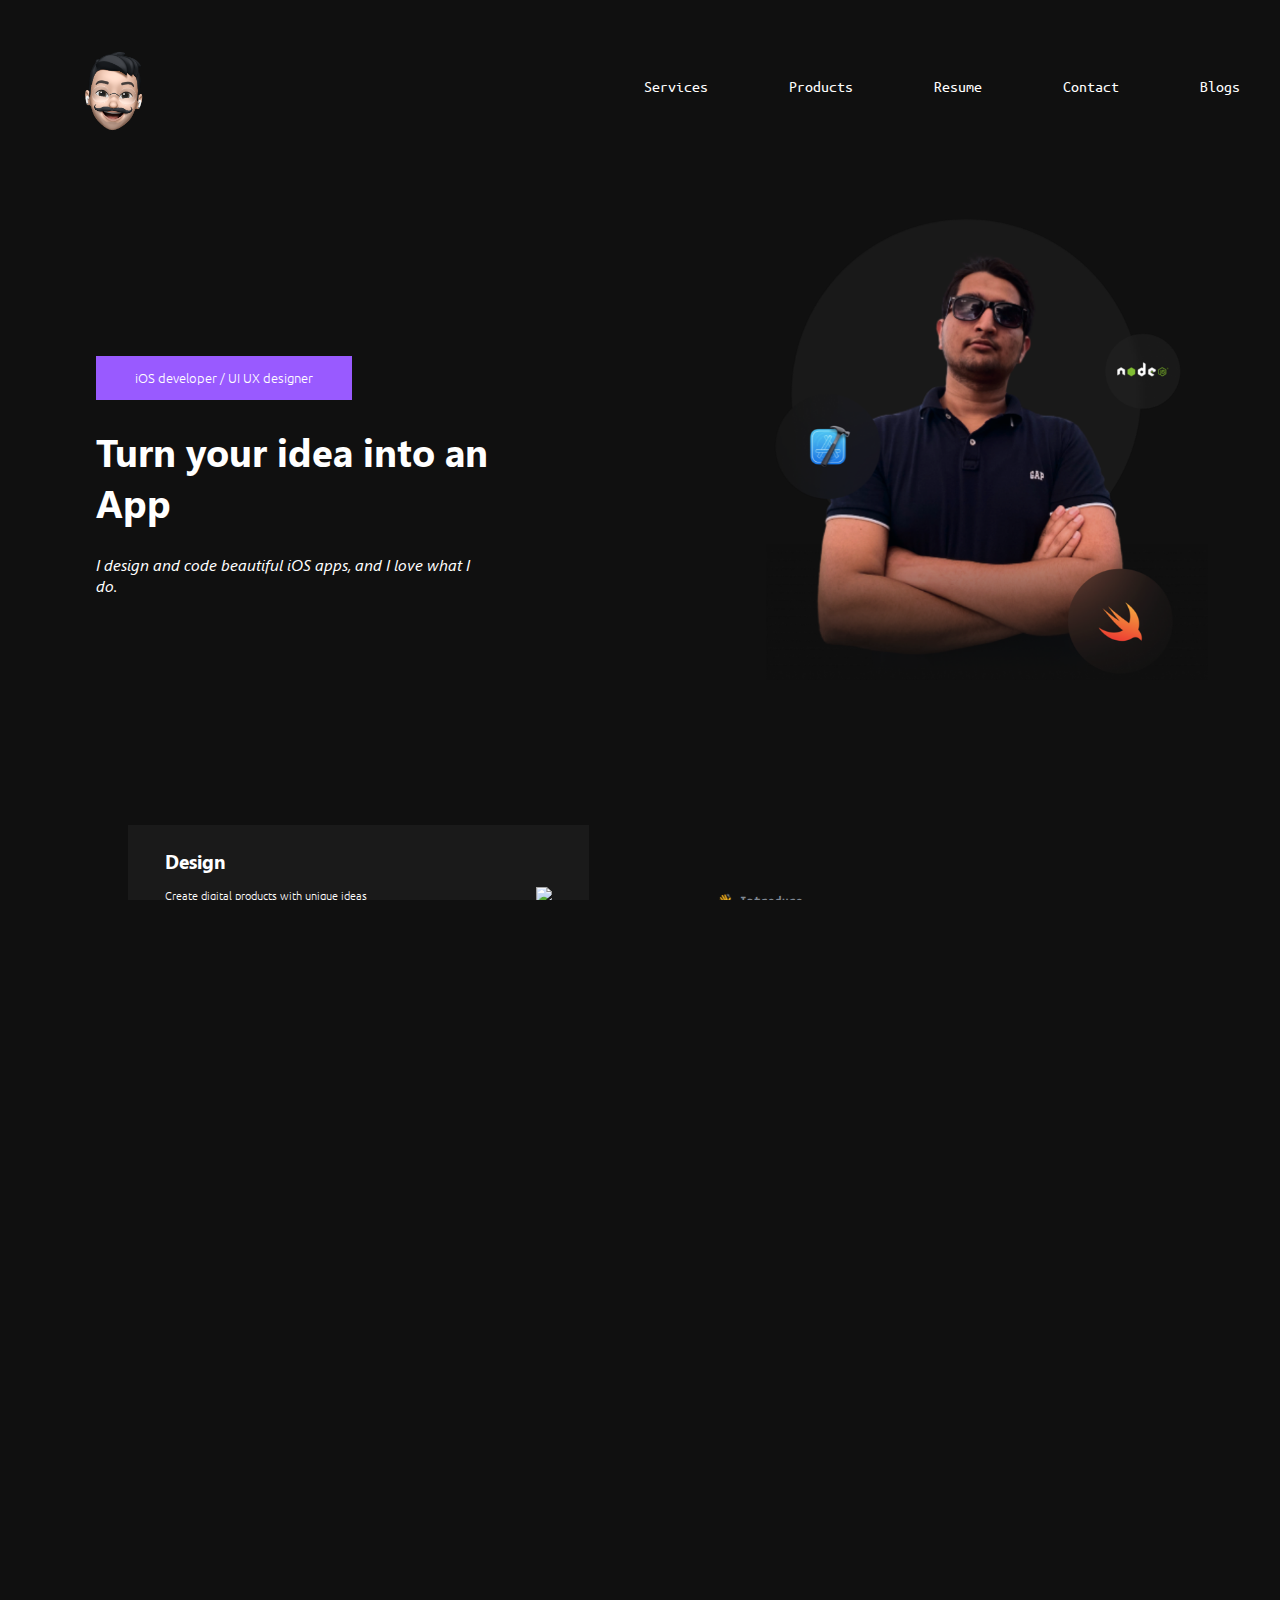
==== index.html @ 80c9b285 "browser icon update" ====
<!DOCTYPE html>
<html lang="en">
    <head>
        <meta name="viewport" content="width=device-width, initial-scale=1.0">
        <meta charset="UTF-8">   
        <title>@ankityddv-Me</title>
        <link rel="icon" href="img/logo.png">
        <link rel="stylesheet" href="css/homestyle.css">
    </head>
    <body>
        <section>

            <!-- nav -->

            <div class="nav">

                <div class="logo"> 
                    <a href="index.html"><img src="img/logo.png" alt="logo" /></a>
                </div>
                
                <ul class="nav-links">
                    <li><a href="#services">Services</a></li>
                    <li><a href="#products">Products</a></li>
                    <li><a href="manatwork.html">Resume</a></li>
                    <li><a href="#contact">Contact</a></li>
                    <li><a href="blogs.html">Blogs</a></li>
                </ul>

                <div class="menu"> 
                    <a href="mobilenav.html"><img src="img/menu-icon.svg" alt="menu-icon"></a>
                </div>
                
            </div>
            
            <!-- top - section -->

            <div class="top-section">
                <div class="top-section-image" style="order: 2;">
                    <img  src="img/ankit-image-mobile.png">
                </div>
                <div class="content" style="order: 1;">
                    <div class="badge">
                        <h1>
                            iOS developer / UI UX designer
                        </h1>
                    </div>
                    <div class="title">
                        <h1>
                            Turn your idea into an App
                        </h1>
                        <h2>
                            I design and code beautiful iOS apps, and I love what I do.
                        </h2>
                    </div>
                </div>
            </div>

            <!-- middle - section -->

            <div id="services" class="middle-section">
                <div class="cards">

                    <a href="manatwork.html" style="text-decoration: none;">
                        <div class="card" >
                            <h1>Design</h1>
                            <img src="img/ui-icon.svg">
                            <h2>Create digital products with unique ideas</h2>
                            <p>19 PROJECTS</p>
                        </div>
                    </a>

                    <a href="manatwork.html" style="text-decoration: none;">
                        <div class="card">
                            <h1>App-Dev</h1>
                            <img src="img/appdev-icon.svg">
                            <h2>I develop iOS apps with smooth UI </h2>
                            <p>4 PROJECTS</p>
                        </div>
                    </a>

                    <a href="manatwork.html" style="text-decoration: none;">
                        <div class="card">
                            <h1>ASO</h1>
                            <img src="img/aso-icon.svg">
                            <h2>Boost your apps with ASO optmize</h2>
                            <p>4 PROJECTS</p>
                        </div>
                    </a>
                    
                </div>

                <div class="middle-content">
                    <h1>👋 Introduce</h1>
                    <h2>Hello! I am Ankit Yadav</h2>
                    <h3>Every great design begin with an even better story</h3>
                    <p>Since beginning my journey as a iOS Developer nearly 3 years ago. I’ve done remote work for agencies/clients, consulted for startups, and collaborated with talented people to create digital products for both business and consumer use.I’m quitely confident and prepetually working on improving my chopsone design problems at a time.</p>
                </div>
            </div>

            <!-- bottom - section -->

            <div id="products" class="bottom-section">
                <div class="top-text">
                    <h1>Latest Works</h1>
                    <p>Perfect solutions & perfect experience</p>
                </div>

                <!-- Insert app cards here -->

                <div class="bottom-text">
                    <h1><a href="blank">ALL PROJECTS</a></h1>
                    <p>*/ some projects don’t allow publish by NDA if you want to see more, <a href="https://www.twitter.com/ankityddv">contact</a></p>
                </div>
            </div>

            <!-- footer -->

            <div id="contact" class="footer">
                <div class="left-section">
                    <div class="top-text">
                        <h1>Let’s start something together. <br><br> Start by <a href="https://www.twitter.com/ankityddv">saying hi</a></h1>
                        <h2>🤝 Social</h2>
                        <h3><a href="https://www.twitter.com/ankityddv">@ankityddv</a></h3>
                        <h4><a href="mailto:yadavankit840@gmail.com">yadavankit840@gmail.com</a></h4>
                    </div>
                </div>
                <div class="right-section">
                    <ul class="nav-links-footer">
                        <li><a href="#services">Services</a></li>
                        <li><a href="#products">Products</a></li>
                        <li><a href="manatwork.html">Resume</a></li>
                        <li><a href="#contact">Contact</a></li>
                        <li><a href="blogs.html">Blogs</a></li>
                    </ul>
                </div>
                
            </div>
            
            <div class="copyright">
                <p>© 2021. All rights reserved.</p>
            </div>

        </section>

        <!-- <script src="https://cdnjs.cloudflare.com/ajax/libs/ScrollMagic/2.0.8/plugins/jquery.ScrollMagic.min.js" integrity="sha512-RoCOXSeYXosX4PjvRhUz0X+pmdhOJJkbjYZzmZ9dS1Iy9E/WnkTqMy+LVkPX3BV0ZgSFB2AYQKfi6ZKdNdXJnQ==" crossorigin="anonymous" referrerpolicy="no-referrer"></script>
        <script src="https://cdnjs.cloudflare.com/ajax/libs/ScrollMagic/2.0.8/plugins/debug.addIndicators.min.js" integrity="sha512-RvUydNGlqYJapy0t4AH8hDv/It+zKsv4wOQGb+iOnEfa6NnF2fzjXgRy+FDjSpMfC3sjokNUzsfYZaZ8QAwIxg==" crossorigin="anonymous" referrerpolicy="no-referrer"></script>
        <script src="https://cdnjs.cloudflare.com/ajax/libs/ScrollMagic/2.0.8/plugins/animation.gsap.min.js" integrity="sha512-5/OHwmQzDSBS0Ous4/hlYoWLHd06/d2r7LdKZQVBXOA6PvOqWVXtdboiLTU7lQTGyVoKVTNkwi0ol4gHGlw5ww==" crossorigin="anonymous" referrerpolicy="no-referrer"></script>
        <script src="https://cdnjs.cloudflare.com/ajax/libs/gsap/2.1.2/TweenLite.min.js" integrity="sha512-pvDW4tehKKsohH97164HwKwRGFpzayEFWTVbk8HuUoLIQ7Jp+WLN5XYokVuoCj2aT6dy8ihbW8SRTG1k0W4mSQ==" crossorigin="anonymous" referrerpolicy="no-referrer"></script>
        <script src="https://cdnjs.cloudflare.com/ajax/libs/gsap/2.1.2/TimelineLite.min.js" integrity="sha512-tSIDeirKC6suYILHqqPuZH3s0MvD4a5vCHXhBIcdmq4gQXZ2IB3fEYA5x2f3D2p/CbSqzKEvuTEVbS5VZ2u+ew==" crossorigin="anonymous" referrerpolicy="no-referrer"></script>
        <script src="https://cdnjs.cloudflare.com/ajax/libs/gsap/2.1.2/plugins/CSSPlugin.min.js" integrity="sha512-ocsFo48WU8Xq6Y1Lwi7psXRAujG9E4TKNR4q1DbrKzaaxOMTEoao/a+mDoB+cYzY4lwbyxvqjkp/ZA1/MNlfsg==" crossorigin="anonymous" referrerpolicy="no-referrer"></script>
        <script src="https://cdnjs.cloudflare.com/ajax/libs/gsap/2.1.2/plugins/BezierPlugin.min.js" integrity="sha512-plyexAULVlTExvDn2yUZFJV9F8q+53MC/GpU9dEuNGXmrrI3J8Rcffjvxg3OOBALBvF+UILPLIBEoCeF2maqTQ==" crossorigin="anonymous" referrerpolicy="no-referrer"></script>
         -->
         
         <script src="js/app.js"></script>

    </body>
</html>
---- css/homestyle.css ----
/* Segoe UI */
@font-face {
    font-family: 'Segoe UI';
    font-style: normal;
    font-weight: normal;
    src: local('Segoe UI Regular'), url('../Fonts/Segoe/Segoe\ UI.woff') format('woff');
}
@font-face {
    font-family: 'Segoe UI Italic';
    font-style: normal;
    font-weight: 100;
    src: local('Segoe UI Italic'), url('../Fonts/Segoe/Segoe\ UI\ Italic.woff') format('woff');
}
@font-face {
    font-family: 'Segoe UI Bold';
    font-style: bold;
    font-weight: 100;
    src: local('Segoe UI Bold'), url('../Fonts/Segoe/Segoe\ UI\ Bold.woff') format('woff');
}

/* Ubuntu Mono */
@font-face {
    font-family: 'UbuntuMono-Regular';
    src: url('../Fonts/Ubuntu_Mono/UbuntuMono-Regular.ttf') format('truetype');
}

/* Ubuntu */
@font-face {
    font-family: 'Ubuntu-Light';
    src: url('../Fonts/Ubuntu/Ubuntu-Light.ttf') format('truetype');
}  


html,body {
    background-color: #101010;
    width: 100%;
    height: 100%;
    margin: 0px;
    padding: 0px;
    overflow-x: hidden; 
    scroll-behavior: smooth;
}

.nav {
    display: flex;
    padding-top: 3%;
}

/* website logo */
.nav .logo {
    display: block;
    float: left;
    width: 50%;
}

.nav .logo img {
    width: 20%;
    height: auto;
    padding-left: 10%;
}
 
.nav .nav-links {
    display: flex;
    width: 60%;
    list-style: none;
    margin-right: 0%;
    margin-top: 3%;
    justify-content: space-around;
}

.nav .nav-links li a {
    font-family: "UbuntuMono-Regular";
    color: white;
    text-decoration: none;
    padding-right: 90%;
}

.nav .nav-links li a:hover {
    font-family: "UbuntuMono-Regular";
    color: #995AFF;
    text-decoration: none;
    padding-right: 90%;
}

.nav .menu {
    display: none;
}

/* top - section [START] */

.top-section {
    display: flex;
    width: 1005;
    margin-top: 5%;
}

.top-section .content {
    width: 50%;
    margin-left: 0%;
    padding-top: 10%;
}

.top-section .top-section-image img {
    width: 70%;
    height: auto;
    padding-left: 20%;
    padding-right: 20%;
}

.badge {
    background-color: #995AFF;
    width: 40%;
    margin-left: 15%;
    margin-right: 20%;
}

.badge h1 {
    color: white;
    text-align: center;
    font-family: "Ubuntu-Light";
    font-weight: 100;
    font-size: 0.8rem;
    padding: 5%;
}

.top-section .title h1 {
    color: white;
    text-align: left;
    font-family: "Segoe UI Bold";
    font-size: 2.4rem;
    width: 70%;
    padding-left: 15%;
    padding-right: 15%;
}

.top-section .title h2 {
    color: white;
    text-align: left;
    font-family: "Segoe UI Italic";
    font-size: 1rem;
    font-weight: 100;
    width: 60%;
    padding-left: 15%;
    padding-right: 20%;
}
/* top - section [END] */

/* middle - section [START] */
.middle-section {
    display: flex;
    width: 100%;
    height: 80%;
    padding-left: 10%;
    padding-right: 10%;
    margin-top: 10%;
}

.middle-section .cards {
    width: 50%;
}

.middle-section .card {
    background-color: #1A1A1A;
    width: 100%;
}

.middle-section .card h1 {
    color: white;
    text-align: left;
    font-family: "Segoe UI Bold";
    font-size: 1.2rem;
    padding-left: 8%;
    padding-top: 5%;
}

.middle-section .card h2 {
    color: white;
    text-align: left;
    font-family: "Ubuntu-Light";
    font-size: 0.7rem;
    font-weight: 100;
    padding-left: 8%;
}

.middle-section .card p {
    color: white;
    text-align: left;
    font-family: "Segoe UI Italic";
    font-size: 0.8rem;
    padding-left: 8%;
    padding-bottom: 10%;
}

.middle-section .card img {
    float: right;
    padding-right: 8%;
}

.middle-section .middle-content {
    float: right;
    width: 50%;
    padding-left: 10%;
    padding-right: 18%;
}

.middle-section .middle-content h1 {
    color: #808893;
    text-align: left;
    font-family: "UbuntuMono-Regular";
    font-size: 0.8rem;
    margin-top: 5rem;
}

.middle-section .middle-content h2 {
    color: #fff;
    text-align: left;
    font-family: "Segoe UI Bold";
    font-size: 2rem;
}

.middle-section .middle-content h3 {
    color: #fff;
    text-align: left;
    font-family: "Segoe UI Italic";
    font-size: 1.3rem;
}

.middle-section .middle-content p {
    color: #737373;
    text-align: left;
    font-family: "UbuntuMono-Regular";
    font-size: 1.2rem;
}
/* middle - section [END] */

/* Bottom - section [START] */
.bottom-section {
    width: 80%;
    height: 80%;
    padding-left: 10%;
    padding-right: 10%;
    margin-top: 10%;
    padding-bottom: 20%;
}

.bottom-section .top-text h1 {
    color: #fff;
    text-align: left;
    font-family: "Segoe UI Bold";
    font-size: 2rem;
}

.bottom-section .top-text p {
    color: #737373;
    text-align: left;
    font-family: "UbuntuMono-Regular";
    font-size: 1.2rem;
}

.bottom-section .bottom-text h1 a{
    color: #995AFF;
    text-align: left;
    font-family: "Segoe UI Bold";
    font-size: 2rem;
}

.bottom-section .bottom-text p {
    color: #737373;
    text-align: left;
    font-family: "UbuntuMono-Regular";
    font-size: 1.2rem;
}

.bottom-section .bottom-text a {
    color: #995AFF;
    text-align: left;
    font-family: "UbuntuMono-Regular";
    font-size: 1.2rem;
}
/* Bottom - section [END] */

/* footer [START] */
.footer {
    display: flex;
    background-color: #1A1A1A;
    width: 100%;
    height: auto;
    padding-top: 5%;
    padding-bottom: 3%;
}

.footer .left-section {
    float: left;
    width: 50%;
    margin-left: 5%;
}

.footer .left-section .top-text {
    width: 80%;
    height: auto;
    padding-left: 10%;
    padding-right: 10%;
}

.footer .left-section .top-text h1 {
    color: white;
    text-align: left;
    font-family: "UbuntuMono-Regular";
    font-size: 1rem;
    font-weight: 100;
}

.footer .left-section .top-text a {
    color: #995AFF;
    text-align: left;
    font-family: "UbuntuMono-Regular";
    font-size: 1.2rem;
}

.footer .left-section .top-text h2 {
    color: #808893;
    text-align: left;
    font-family: "UbuntuMono-Regular";
    font-size: 1rem;
    font-weight: 100;
    margin-top: 5%;
}

.footer .left-section .top-text h3 a {
    color: #C4C4C4;
    text-decoration: none;
    text-align: left;
    font-family: "Segoe UI";
    font-size: 1.2rem;
}

.footer .left-section .top-text h4 a {
    color: #fff;
    text-decoration: none;
    text-align: left;
    font-family: "Segoe UI";
    font-size: 1.2rem;
}

.footer .right-section {
    width: 50%;
}

.footer .right-section .nav-links-footer {
    width: 60%;
    list-style: none;
}

.footer .right-section .nav-links-footer li{
    padding-bottom: 10%;
}

.footer .right-section .nav-links-footer li a {
    font-family: "UbuntuMono-Regular";
    color: white;
    text-decoration: none;
}

.footer .right-section .nav-links-footer li a:hover{
    font-family: "UbuntuMono-Regular";
    color: #995AFF;
    text-decoration: none;
}

.copyright p {
    float: none;
    color: #fff;
    background-color: #1A1A1A;
    text-align: center;
    font-family: "Segoe UI";
    font-size: 0.8rem;
    padding-bottom: 5%;
    margin: 0;
}

/* footer [END] */

/* Media queries */
@media only screen and (max-width:700px) {

    html,body {
        background-color: #101010;
        width: 100%;
        height: 100%;
        margin: 0px;
        padding: 0px;
        overflow-x: hidden; 
        scroll-behavior: smooth;
    }

    .nav {
        display: flex;
        padding-top: 10%;
    }

    .nav .nav-links {
        display: none;
    }

    /* website logo */
    .nav .logo {
        display: block;
        float: left;
        width: 50%;
    }

    .nav .logo img {
        width: 40%;
        height: auto;
        padding-left: 8%;
    }

    /* menu button */
    .nav .menu {
        display: block;
        width: 50%;
    }

    .nav .menu a img {
        display: block;
        float: right;
        width: 12%;
        height: auto;
        padding-right: 14%;
        padding-top: 10%;
    }

    /* top - section [START] */

    .top-section {
        display: inline;
        margin-top: 15%;
    }

    .top-section .content {
        width: 100%;
        margin-top: 5%;
        margin-left: 0%;
    }

    .top-section .top-section-image img {
        width: 80%;
        height: auto;
        padding-left: 15%;
        padding-top: 10%;
        padding-right: 5%;
    }

    .badge {
        background-color: #995AFF;
        width: 60%;
        height: 30%;
        margin-left: 20%;
        margin-right: 20%;
    }

    .badge h1 {
        color: white;
        text-align: center;
        font-family: "Ubuntu-Light";
        font-weight: 100;
        font-size: 0.8rem;
        padding-top: 5%;
        padding-bottom: 5%;
    }

    .top-section .title h1 {
        color: white;
        text-align: center;
        font-family: "Segoe UI Bold";
        font-size: 2.4rem;
        width: 70%;
        padding-left: 15%;
        padding-right: 15%;
    }

    .top-section .title h2 {
        color: white;
        text-align: center;
        font-family: "Segoe UI Italic";
        font-size: 1rem;
        width: 60%;
        padding-left: 20%;
        padding-right: 20%;
    }
    /* top - section [END] */

    /* middle - section [START] */
    .middle-section {
        display: block;
        width: 80%;
        height: 80%;
        padding-left: 10%;
        padding-right: 10%;
        margin-top: 30%;
    }

    .middle-section .cards {
        width: 100%;
    }

    .middle-section .card {
        background-color: #1A1A1A;
    }

    .middle-section .card h1 {
        color: white;
        text-align: left;
        font-family: "Segoe UI Bold";
        font-size: 1.2rem;
        padding-left: 8%;
        padding-top: 5%;
    }

    .middle-section .card h2 {
        color: white;
        text-align: left;
        font-family: "Ubuntu-Light";
        font-size: 0.7rem;
        font-weight: 100;
        padding-left: 8%;
    }

    .middle-section .card p {
        color: white;
        text-align: left;
        font-family: "Segoe UI Italic";
        font-size: 0.8rem;
        padding-left: 8%;
        padding-bottom: 10%;
    }

    .middle-section .card img {
        float: right;
        padding-right: 8%;
    }

    .middle-section .middle-content {
        width: 100%;
        padding-left: 0%;
        padding-right: 0%;
    }

    .middle-section .middle-content h1 {
        color: #808893;
        text-align: left;
        font-family: "UbuntuMono-Regular";
        font-size: 0.8rem;
        margin-top: 5rem;
    }

    .middle-section .middle-content h2 {
        color: #fff;
        text-align: left;
        font-family: "Segoe UI Bold";
        font-size: 2rem;
    }
    
    .middle-section .middle-content h3 {
        color: #fff;
        text-align: left;
        font-family: "Segoe UI Italic";
        font-size: 1.3rem;
    }

    .middle-section .middle-content p {
        color: #737373;
        text-align: left;
        font-family: "UbuntuMono-Regular";
        font-size: 1.2rem;
    }
    /* middle - section [END] */

    /* Bottom - section [START] */
    .bottom-section {
        width: 80%;
        height: 80%;
        padding-left: 10%;
        padding-right: 10%;
        margin-top: 10%;
        padding-bottom: 20%;
    }

    .bottom-section .top-text h1 {
        color: #fff;
        text-align: left;
        font-family: "Segoe UI Bold";
        font-size: 2rem;
    }

    .bottom-section .top-text p {
        color: #737373;
        text-align: left;
        font-family: "UbuntuMono-Regular";
        font-size: 1.2rem;
    }

    .bottom-section .bottom-text h1 a{
        color: #995AFF;
        text-align: left;
        font-family: "Segoe UI Bold";
        font-size: 2rem;
    }

    .bottom-section .bottom-text p {
        color: #737373;
        text-align: left;
        font-family: "UbuntuMono-Regular";
        font-size: 1.2rem;
    }

    .bottom-section .bottom-text a {
        color: #995AFF;
        text-align: left;
        font-family: "UbuntuMono-Regular";
        font-size: 1.2rem;
    }
    /* Bottom - section [END] */

    /* footer [START] */
    .footer {
        background-color: #1A1A1A;
        width: 100%;
        height: auto;
        padding-bottom: 3%;
    }

    .footer .left-section {
        float: none;
        width: 100%;
    }

    .footer .left-section .top-text {
        width: 80%;
        height: auto;
        padding-left: 10%;
        padding-right: 10%;
        padding-top: 8%;
    }

    .footer .left-section .top-text h1 {
        color: white;
        text-align: left;
        font-family: "UbuntuMono-Regular";
        font-size: 1rem;
        font-weight: 100;
    }

    .footer .left-section .top-text a {
        color: #995AFF;
        text-align: left;
        font-family: "UbuntuMono-Regular";
        font-size: 1.2rem;
    }

    .footer .left-section .top-text h2 {
        color: #808893;
        text-align: left;
        font-family: "UbuntuMono-Regular";
        font-size: 1rem;
        font-weight: 100;
        margin-top: 20%;
    }

    .footer .left-section .top-text h3 a {
        color: #C4C4C4;
        text-decoration: none;
        text-align: left;
        font-family: "Segoe UI";
        font-size: 1.2rem;
    }

    .footer .left-section .top-text h4 a {
        color: #fff;
        text-decoration: none;
        text-align: left;
        font-family: "Segoe UI";
        font-size: 1.2rem;
    }

    .footer .left-section p {
        color: #fff;
        text-align: center;
        font-family: "Segoe UI";
        font-size: 0.8rem;
        margin-top: 20%;
        padding-bottom: 10%;
    }

    .footer .right-section {
        display: none;
    }

    .copyright p {
        padding-bottom: 10%;
    }
    
    /* footer [END] */
}
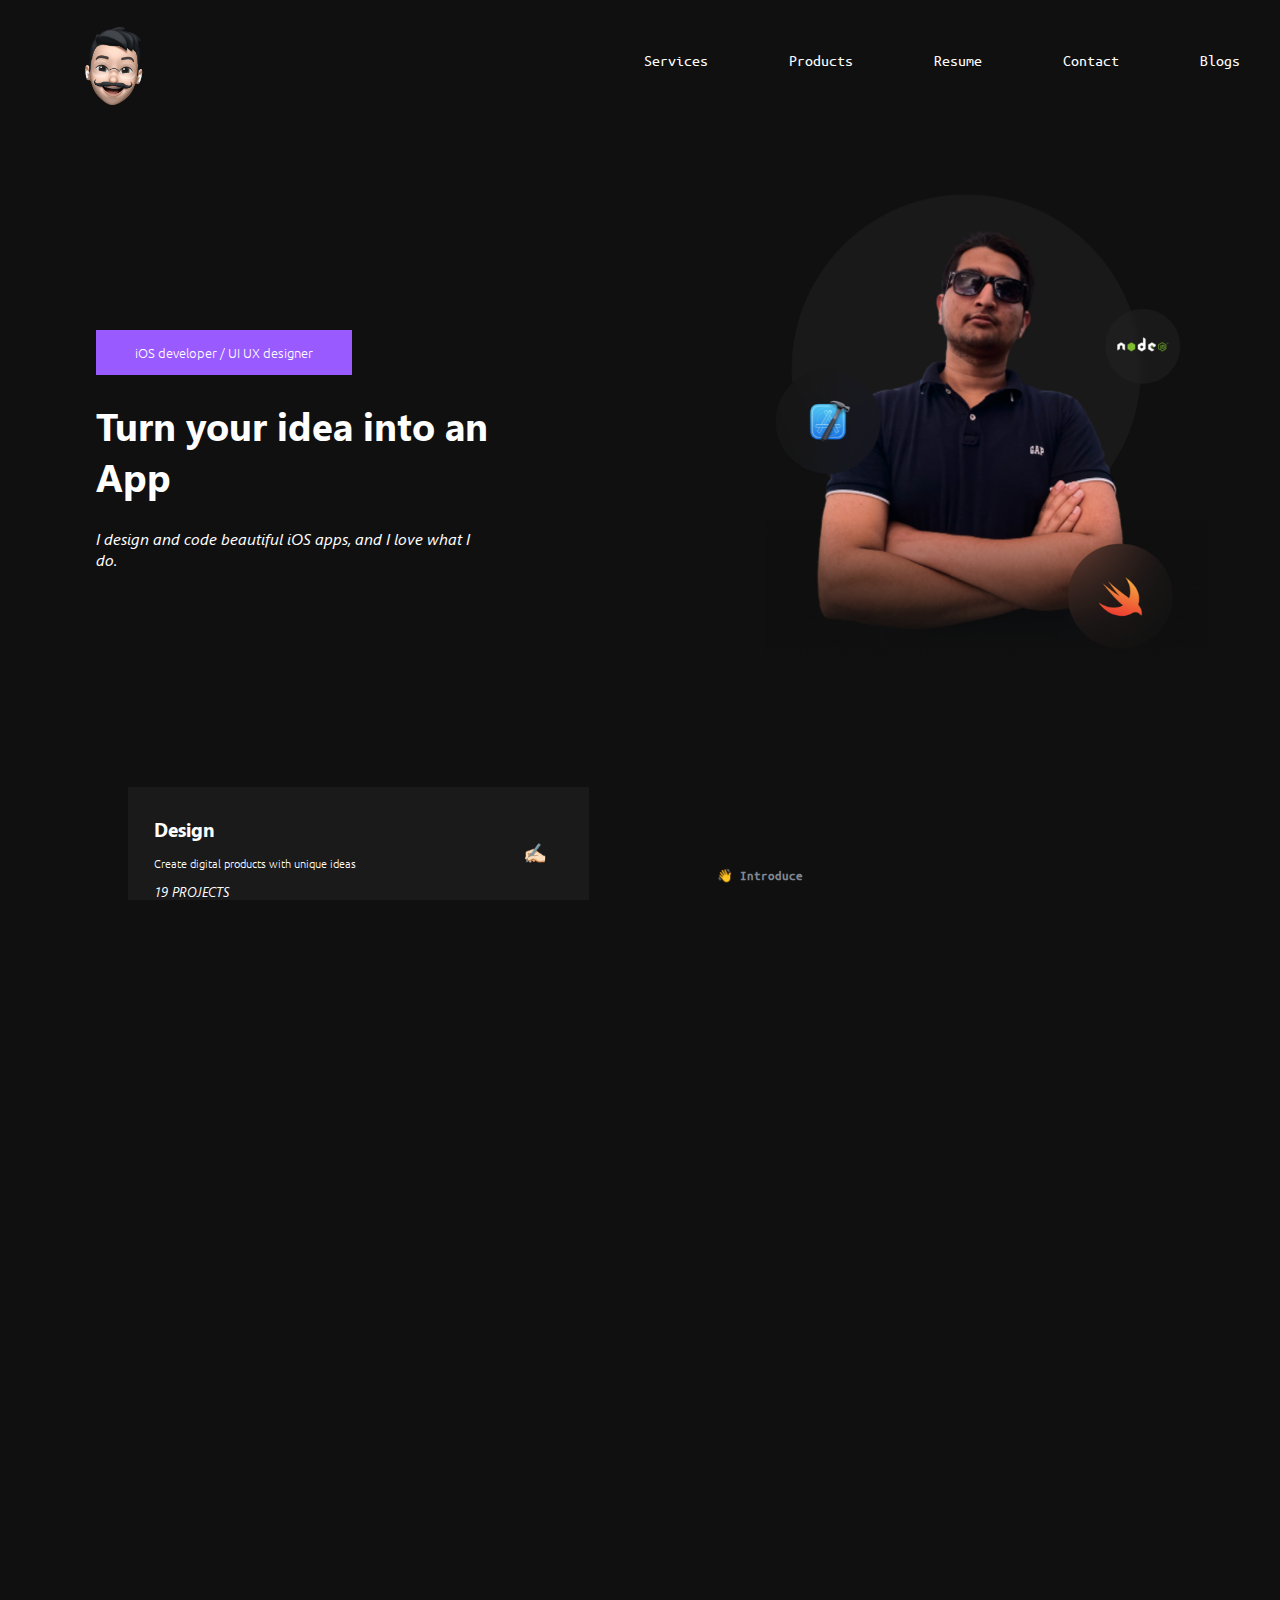
==== commit 161f38c5: "emoji update in service cards" ====
--- a/index.html
+++ b/index.html
@@ -3,8 +3,9 @@
     <head>
         <meta name="viewport" content="width=device-width, initial-scale=1.0">
         <meta charset="UTF-8">   
-        <title>@ankityddv-Me</title>
+        <title>@ankityddv - Me</title>
         <link rel="icon" href="img/logo.png">
+        <link rel="stylesheet" href="css/style.css">
         <link rel="stylesheet" href="css/homestyle.css">
     </head>
     <body>
@@ -21,7 +22,7 @@
                 <ul class="nav-links">
                     <li><a href="#services">Services</a></li>
                     <li><a href="#products">Products</a></li>
-                    <li><a href="manatwork.html">Resume</a></li>
+                    <li><a href="resume.html">Resume</a></li>
                     <li><a href="#contact">Contact</a></li>
                     <li><a href="blogs.html">Blogs</a></li>
                 </ul>
@@ -62,28 +63,44 @@
 
                     <a href="manatwork.html" style="text-decoration: none;">
                         <div class="card" >
-                            <h1>Design</h1>
-                            <img src="img/ui-icon.svg">
-                            <h2>Create digital products with unique ideas</h2>
-                            <p>19 PROJECTS</p>
+                            <div class="card-content">
+                                <h1>Design</h1>
+                                <h2>Create digital products with unique ideas</h2>
+                                <p>19 PROJECTS</p>
+                            </div>
+                            <div class="card-emoji">
+                                <h3>✍🏻</h3>
+                            </div>
+                            <!-- <img src="img/ui-icon.svg"> -->
                         </div>
                     </a>
 
                     <a href="manatwork.html" style="text-decoration: none;">
                         <div class="card">
-                            <h1>App-Dev</h1>
-                            <img src="img/appdev-icon.svg">
-                            <h2>I develop iOS apps with smooth UI </h2>
-                            <p>4 PROJECTS</p>
+                            <div class="card-content">
+                                <h1>App-Dev</h1>
+                                <h2>I develop iOS apps with smooth UI </h2>
+                                <p>4 PROJECTS</p>
+                            </div>
+                            <div class="card-emoji">
+                                <h3>📱</h3>
+                            </div>                        
+                            <!-- <img src="img/appdev-icon.svg"> -->
                         </div>
                     </a>
 
                     <a href="manatwork.html" style="text-decoration: none;">
+
                         <div class="card">
-                            <h1>ASO</h1>
-                            <img src="img/aso-icon.svg">
-                            <h2>Boost your apps with ASO optmize</h2>
-                            <p>4 PROJECTS</p>
+                            <div class="card-content">
+                                <h1>ASO</h1>
+                                <h2>Boost your apps with ASO optmize</h2>
+                                <p>4 PROJECTS</p>
+                            </div>
+                            <div class="card-emoji">
+                                <h3>🎯</h3>
+                            </div>                        
+                            <!-- <img src="img/aso-icon.svg"> -->
                         </div>
                     </a>
                     
@@ -108,8 +125,8 @@
                 <!-- Insert app cards here -->
 
                 <div class="bottom-text">
-                    <h1><a href="blank">ALL PROJECTS</a></h1>
-                    <p>*/ some projects don’t allow publish by NDA if you want to see more, <a href="https://www.twitter.com/ankityddv">contact</a></p>
+                    <h1><a href="manatwork.html">ALL PROJECTS</a></h1>
+                    <p>/* some projects don’t allow publish by NDA if you want to see more, <a href="social.html">contact</a> /*</p>
                 </div>
             </div>
 
@@ -118,9 +135,9 @@
             <div id="contact" class="footer">
                 <div class="left-section">
                     <div class="top-text">
-                        <h1>Let’s start something together. <br><br> Start by <a href="https://www.twitter.com/ankityddv">saying hi</a></h1>
+                        <h1>Let’s start something together. <br><br> Start by <a href="social.html">saying hi</a></h1>
                         <h2>🤝 Social</h2>
-                        <h3><a href="https://www.twitter.com/ankityddv">@ankityddv</a></h3>
+                        <h3><a href="social.html">@ankityddv</a></h3>
                         <h4><a href="mailto:yadavankit840@gmail.com">yadavankit840@gmail.com</a></h4>
                     </div>
                 </div>
--- a/css/style.css
+++ b/css/style.css
@@ -0,0 +1,318 @@
+/* Segoe UI */
+@font-face {
+    font-family: 'Segoe UI';
+    font-style: normal;
+    font-weight: normal;
+    src: local('Segoe UI Regular'), url('../Fonts/Segoe/Segoe\ UI.woff') format('woff');
+}
+@font-face {
+    font-family: 'Segoe UI Italic';
+    font-style: normal;
+    font-weight: 100;
+    src: local('Segoe UI Italic'), url('../Fonts/Segoe/Segoe\ UI\ Italic.woff') format('woff');
+}
+@font-face {
+    font-family: 'Segoe UI Bold';
+    font-style: bold;
+    font-weight: 100;
+    src: local('Segoe UI Bold'), url('../Fonts/Segoe/Segoe\ UI\ Bold.woff') format('woff');
+}
+
+/* Ubuntu Mono */
+@font-face {
+    font-family: 'UbuntuMono-Regular';
+    src: url('../Fonts/Ubuntu_Mono/UbuntuMono-Regular.ttf') format('truetype');
+}
+
+/* Ubuntu */
+@font-face {
+    font-family: 'Ubuntu-Light';
+    src: url('../Fonts/Ubuntu/Ubuntu-Light.ttf') format('truetype');
+} 
+
+html,body {
+    background-color: #101010;
+    width: 100%;
+    height: 100%;
+    margin: 0px;
+    padding: 0px;
+    overflow-x: hidden; 
+    scroll-behavior: smooth;
+}
+
+.nav {
+    display: flex;
+    padding-top: 1%;
+}
+
+/* website logo */
+.nav .logo {
+    display: block;
+    float: left;
+    width: 50%;
+}
+
+.nav .logo img {
+    width: 20%;
+    height: auto;
+    padding-left: 10%;
+}
+ 
+.nav .nav-links {
+    display: flex;
+    width: 60%;
+    list-style: none;
+    margin-right: 0%;
+    margin-top: 3%;
+    justify-content: space-around;
+}
+
+.nav .nav-links li a {
+    font-family: "UbuntuMono-Regular";
+    color: white;
+    text-decoration: none;
+    padding-right: 90%;
+}
+
+.nav .nav-links li a:hover {
+    font-family: "UbuntuMono-Regular";
+    color: #995AFF;
+    text-decoration: none;
+    padding-right: 90%;
+}
+
+.nav .menu {
+    display: none;
+}
+
+/* footer [START] */
+.footer {
+    display: flex;
+    background-color: #1A1A1A;
+    width: 100%;
+    height: auto;
+    padding-top: 5%;
+    padding-bottom: 3%;
+}
+
+.footer .left-section {
+    float: left;
+    width: 50%;
+    margin-left: 5%;
+}
+
+.footer .left-section .top-text {
+    width: 80%;
+    height: auto;
+    padding-left: 10%;
+    padding-right: 10%;
+}
+
+.footer .left-section .top-text h1 {
+    color: white;
+    text-align: left;
+    font-family: "UbuntuMono-Regular";
+    font-size: 1rem;
+    font-weight: 100;
+}
+
+.footer .left-section .top-text a {
+    color: #995AFF;
+    text-align: left;
+    font-family: "UbuntuMono-Regular";
+    font-size: 1.2rem;
+}
+
+.footer .left-section .top-text h2 {
+    color: #808893;
+    text-align: left;
+    font-family: "UbuntuMono-Regular";
+    font-size: 1rem;
+    font-weight: 100;
+    margin-top: 5%;
+}
+
+.footer .left-section .top-text h3 a {
+    color: #C4C4C4;
+    text-decoration: none;
+    text-align: left;
+    font-family: "Segoe UI";
+    font-size: 1.2rem;
+}
+
+.footer .left-section .top-text h4 a {
+    color: #fff;
+    text-decoration: none;
+    text-align: left;
+    font-family: "Segoe UI";
+    font-size: 1.2rem;
+}
+
+.footer .right-section {
+    width: 50%;
+}
+
+.footer .right-section .nav-links-footer {
+    width: 60%;
+    list-style: none;
+}
+
+.footer .right-section .nav-links-footer li{
+    padding-bottom: 10%;
+}
+
+.footer .right-section .nav-links-footer li a {
+    font-family: "UbuntuMono-Regular";
+    color: white;
+    text-decoration: none;
+}
+
+.footer .right-section .nav-links-footer li a:hover{
+    font-family: "UbuntuMono-Regular";
+    color: #995AFF;
+    text-decoration: none;
+}
+
+.copyright p {
+    float: none;
+    color: #fff;
+    background-color: #1A1A1A;
+    text-align: center;
+    font-family: "Segoe UI";
+    font-size: 0.8rem;
+    padding-bottom: 5%;
+    margin: 0;
+}
+/* footer [END] */
+
+/* Media queries */
+@media only screen and (max-width:700px) {
+
+    html,body {
+        background-color: #101010;
+        width: 100%;
+        height: 100%;
+        margin: 0px;
+        padding: 0px;
+        overflow-x: hidden; 
+        scroll-behavior: smooth;
+    }
+
+    .nav {
+        display: flex;
+        padding-top: 3%;
+    }
+
+    .nav .nav-links {
+        display: none;
+    }
+
+    /* website logo */
+    .nav .logo {
+        display: block;
+        float: left;
+        width: 50%;
+    }
+
+    .nav .logo img {
+        width: 40%;
+        height: auto;
+        padding-left: 8%;
+    }
+
+    /* menu button */
+    .nav .menu {
+        display: block;
+        width: 50%;
+    }
+
+    .nav .menu a img {
+        display: block;
+        float: right;
+        width: 12%;
+        height: auto;
+        padding-right: 14%;
+        padding-top: 10%;
+    }
+
+
+    /* footer [START] */
+    .footer {
+        background-color: #1A1A1A;
+        width: 100%;
+        height: auto;
+        padding-bottom: 3%;
+    }
+
+    .footer .left-section {
+        float: none;
+        width: 100%;
+    }
+
+    .footer .left-section .top-text {
+        width: 80%;
+        height: auto;
+        padding-left: 10%;
+        padding-right: 10%;
+        padding-top: 8%;
+    }
+
+    .footer .left-section .top-text h1 {
+        color: white;
+        text-align: left;
+        font-family: "UbuntuMono-Regular";
+        font-size: 1rem;
+        font-weight: 100;
+    }
+
+    .footer .left-section .top-text a {
+        color: #995AFF;
+        text-align: left;
+        font-family: "UbuntuMono-Regular";
+        font-size: 1.2rem;
+    }
+
+    .footer .left-section .top-text h2 {
+        color: #808893;
+        text-align: left;
+        font-family: "UbuntuMono-Regular";
+        font-size: 1rem;
+        font-weight: 100;
+        margin-top: 20%;
+    }
+
+    .footer .left-section .top-text h3 a {
+        color: #C4C4C4;
+        text-decoration: none;
+        text-align: left;
+        font-family: "Segoe UI";
+        font-size: 1.2rem;
+    }
+
+    .footer .left-section .top-text h4 a {
+        color: #fff;
+        text-decoration: none;
+        text-align: left;
+        font-family: "Segoe UI";
+        font-size: 1.2rem;
+    }
+
+    .footer .left-section p {
+        color: #fff;
+        text-align: center;
+        font-family: "Segoe UI";
+        font-size: 0.8rem;
+        margin-top: 20%;
+        padding-bottom: 10%;
+    }
+
+    .footer .right-section {
+        display: none;
+    }
+
+    .copyright p {
+        padding-bottom: 10%;
+    }
+    
+    /* footer [END] */
+}--- a/css/homestyle.css
+++ b/css/homestyle.css
@@ -1,92 +1,4 @@
-/* Segoe UI */
-@font-face {
-    font-family: 'Segoe UI';
-    font-style: normal;
-    font-weight: normal;
-    src: local('Segoe UI Regular'), url('../Fonts/Segoe/Segoe\ UI.woff') format('woff');
-}
-@font-face {
-    font-family: 'Segoe UI Italic';
-    font-style: normal;
-    font-weight: 100;
-    src: local('Segoe UI Italic'), url('../Fonts/Segoe/Segoe\ UI\ Italic.woff') format('woff');
-}
-@font-face {
-    font-family: 'Segoe UI Bold';
-    font-style: bold;
-    font-weight: 100;
-    src: local('Segoe UI Bold'), url('../Fonts/Segoe/Segoe\ UI\ Bold.woff') format('woff');
-}
-
-/* Ubuntu Mono */
-@font-face {
-    font-family: 'UbuntuMono-Regular';
-    src: url('../Fonts/Ubuntu_Mono/UbuntuMono-Regular.ttf') format('truetype');
-}
-
-/* Ubuntu */
-@font-face {
-    font-family: 'Ubuntu-Light';
-    src: url('../Fonts/Ubuntu/Ubuntu-Light.ttf') format('truetype');
-}  
-
-
-html,body {
-    background-color: #101010;
-    width: 100%;
-    height: 100%;
-    margin: 0px;
-    padding: 0px;
-    overflow-x: hidden; 
-    scroll-behavior: smooth;
-}
-
-.nav {
-    display: flex;
-    padding-top: 3%;
-}
-
-/* website logo */
-.nav .logo {
-    display: block;
-    float: left;
-    width: 50%;
-}
-
-.nav .logo img {
-    width: 20%;
-    height: auto;
-    padding-left: 10%;
-}
- 
-.nav .nav-links {
-    display: flex;
-    width: 60%;
-    list-style: none;
-    margin-right: 0%;
-    margin-top: 3%;
-    justify-content: space-around;
-}
-
-.nav .nav-links li a {
-    font-family: "UbuntuMono-Regular";
-    color: white;
-    text-decoration: none;
-    padding-right: 90%;
-}
-
-.nav .nav-links li a:hover {
-    font-family: "UbuntuMono-Regular";
-    color: #995AFF;
-    text-decoration: none;
-    padding-right: 90%;
-}
-
-.nav .menu {
-    display: none;
-}
-
-/* top - section [START] */
+ /* top - section [START] */
 
 .top-section {
     display: flex;
@@ -160,20 +72,31 @@
 }
 
 .middle-section .card {
+    display: flex;
     background-color: #1A1A1A;
     width: 100%;
-}
-
-.middle-section .card h1 {
-    color: white;
-    text-align: left;
-    font-family: "Segoe UI Bold";
+    margin-bottom: 5%;
+}
+
+.middle-section .card .card-content {
+    width: 70%;
+}
+
+.middle-section .card .card-emoji {
+    width: 30%;
+}
+
+.middle-section .card .card-content h1 {
+    color: white;
+    text-align: left;
+    font-family: "Segoe UI Bold";
+    font-weight: 100;
     font-size: 1.2rem;
     padding-left: 8%;
     padding-top: 5%;
 }
 
-.middle-section .card h2 {
+.middle-section .card .card-content h2 {
     color: white;
     text-align: left;
     font-family: "Ubuntu-Light";
@@ -182,7 +105,7 @@
     padding-left: 8%;
 }
 
-.middle-section .card p {
+.middle-section .card .card-content p {
     color: white;
     text-align: left;
     font-family: "Segoe UI Italic";
@@ -191,9 +114,12 @@
     padding-bottom: 10%;
 }
 
-.middle-section .card img {
+.middle-section .card .card-emoji h3 {
     float: right;
-    padding-right: 8%;
+    font-size: larger;
+    margin-top: 40%;
+    margin-bottom: 40%;
+    margin-right: 30%;
 }
 
 .middle-section .middle-content {
@@ -279,156 +205,8 @@
 }
 /* Bottom - section [END] */
 
-/* footer [START] */
-.footer {
-    display: flex;
-    background-color: #1A1A1A;
-    width: 100%;
-    height: auto;
-    padding-top: 5%;
-    padding-bottom: 3%;
-}
-
-.footer .left-section {
-    float: left;
-    width: 50%;
-    margin-left: 5%;
-}
-
-.footer .left-section .top-text {
-    width: 80%;
-    height: auto;
-    padding-left: 10%;
-    padding-right: 10%;
-}
-
-.footer .left-section .top-text h1 {
-    color: white;
-    text-align: left;
-    font-family: "UbuntuMono-Regular";
-    font-size: 1rem;
-    font-weight: 100;
-}
-
-.footer .left-section .top-text a {
-    color: #995AFF;
-    text-align: left;
-    font-family: "UbuntuMono-Regular";
-    font-size: 1.2rem;
-}
-
-.footer .left-section .top-text h2 {
-    color: #808893;
-    text-align: left;
-    font-family: "UbuntuMono-Regular";
-    font-size: 1rem;
-    font-weight: 100;
-    margin-top: 5%;
-}
-
-.footer .left-section .top-text h3 a {
-    color: #C4C4C4;
-    text-decoration: none;
-    text-align: left;
-    font-family: "Segoe UI";
-    font-size: 1.2rem;
-}
-
-.footer .left-section .top-text h4 a {
-    color: #fff;
-    text-decoration: none;
-    text-align: left;
-    font-family: "Segoe UI";
-    font-size: 1.2rem;
-}
-
-.footer .right-section {
-    width: 50%;
-}
-
-.footer .right-section .nav-links-footer {
-    width: 60%;
-    list-style: none;
-}
-
-.footer .right-section .nav-links-footer li{
-    padding-bottom: 10%;
-}
-
-.footer .right-section .nav-links-footer li a {
-    font-family: "UbuntuMono-Regular";
-    color: white;
-    text-decoration: none;
-}
-
-.footer .right-section .nav-links-footer li a:hover{
-    font-family: "UbuntuMono-Regular";
-    color: #995AFF;
-    text-decoration: none;
-}
-
-.copyright p {
-    float: none;
-    color: #fff;
-    background-color: #1A1A1A;
-    text-align: center;
-    font-family: "Segoe UI";
-    font-size: 0.8rem;
-    padding-bottom: 5%;
-    margin: 0;
-}
-
-/* footer [END] */
-
 /* Media queries */
 @media only screen and (max-width:700px) {
-
-    html,body {
-        background-color: #101010;
-        width: 100%;
-        height: 100%;
-        margin: 0px;
-        padding: 0px;
-        overflow-x: hidden; 
-        scroll-behavior: smooth;
-    }
-
-    .nav {
-        display: flex;
-        padding-top: 10%;
-    }
-
-    .nav .nav-links {
-        display: none;
-    }
-
-    /* website logo */
-    .nav .logo {
-        display: block;
-        float: left;
-        width: 50%;
-    }
-
-    .nav .logo img {
-        width: 40%;
-        height: auto;
-        padding-left: 8%;
-    }
-
-    /* menu button */
-    .nav .menu {
-        display: block;
-        width: 50%;
-    }
-
-    .nav .menu a img {
-        display: block;
-        float: right;
-        width: 12%;
-        height: auto;
-        padding-right: 14%;
-        padding-top: 10%;
-    }
 
     /* top - section [START] */
 
@@ -494,52 +272,13 @@
     .middle-section {
         display: block;
         width: 80%;
-        height: 80%;
-        padding-left: 10%;
-        padding-right: 10%;
         margin-top: 30%;
     }
 
     .middle-section .cards {
         width: 100%;
     }
-
-    .middle-section .card {
-        background-color: #1A1A1A;
-    }
-
-    .middle-section .card h1 {
-        color: white;
-        text-align: left;
-        font-family: "Segoe UI Bold";
-        font-size: 1.2rem;
-        padding-left: 8%;
-        padding-top: 5%;
-    }
-
-    .middle-section .card h2 {
-        color: white;
-        text-align: left;
-        font-family: "Ubuntu-Light";
-        font-size: 0.7rem;
-        font-weight: 100;
-        padding-left: 8%;
-    }
-
-    .middle-section .card p {
-        color: white;
-        text-align: left;
-        font-family: "Segoe UI Italic";
-        font-size: 0.8rem;
-        padding-left: 8%;
-        padding-bottom: 10%;
-    }
-
-    .middle-section .card img {
-        float: right;
-        padding-right: 8%;
-    }
-
+    
     .middle-section .middle-content {
         width: 100%;
         padding-left: 0%;
@@ -621,84 +360,4 @@
         font-size: 1.2rem;
     }
     /* Bottom - section [END] */
-
-    /* footer [START] */
-    .footer {
-        background-color: #1A1A1A;
-        width: 100%;
-        height: auto;
-        padding-bottom: 3%;
-    }
-
-    .footer .left-section {
-        float: none;
-        width: 100%;
-    }
-
-    .footer .left-section .top-text {
-        width: 80%;
-        height: auto;
-        padding-left: 10%;
-        padding-right: 10%;
-        padding-top: 8%;
-    }
-
-    .footer .left-section .top-text h1 {
-        color: white;
-        text-align: left;
-        font-family: "UbuntuMono-Regular";
-        font-size: 1rem;
-        font-weight: 100;
-    }
-
-    .footer .left-section .top-text a {
-        color: #995AFF;
-        text-align: left;
-        font-family: "UbuntuMono-Regular";
-        font-size: 1.2rem;
-    }
-
-    .footer .left-section .top-text h2 {
-        color: #808893;
-        text-align: left;
-        font-family: "UbuntuMono-Regular";
-        font-size: 1rem;
-        font-weight: 100;
-        margin-top: 20%;
-    }
-
-    .footer .left-section .top-text h3 a {
-        color: #C4C4C4;
-        text-decoration: none;
-        text-align: left;
-        font-family: "Segoe UI";
-        font-size: 1.2rem;
-    }
-
-    .footer .left-section .top-text h4 a {
-        color: #fff;
-        text-decoration: none;
-        text-align: left;
-        font-family: "Segoe UI";
-        font-size: 1.2rem;
-    }
-
-    .footer .left-section p {
-        color: #fff;
-        text-align: center;
-        font-family: "Segoe UI";
-        font-size: 0.8rem;
-        margin-top: 20%;
-        padding-bottom: 10%;
-    }
-
-    .footer .right-section {
-        display: none;
-    }
-
-    .copyright p {
-        padding-bottom: 10%;
-    }
-    
-    /* footer [END] */
 }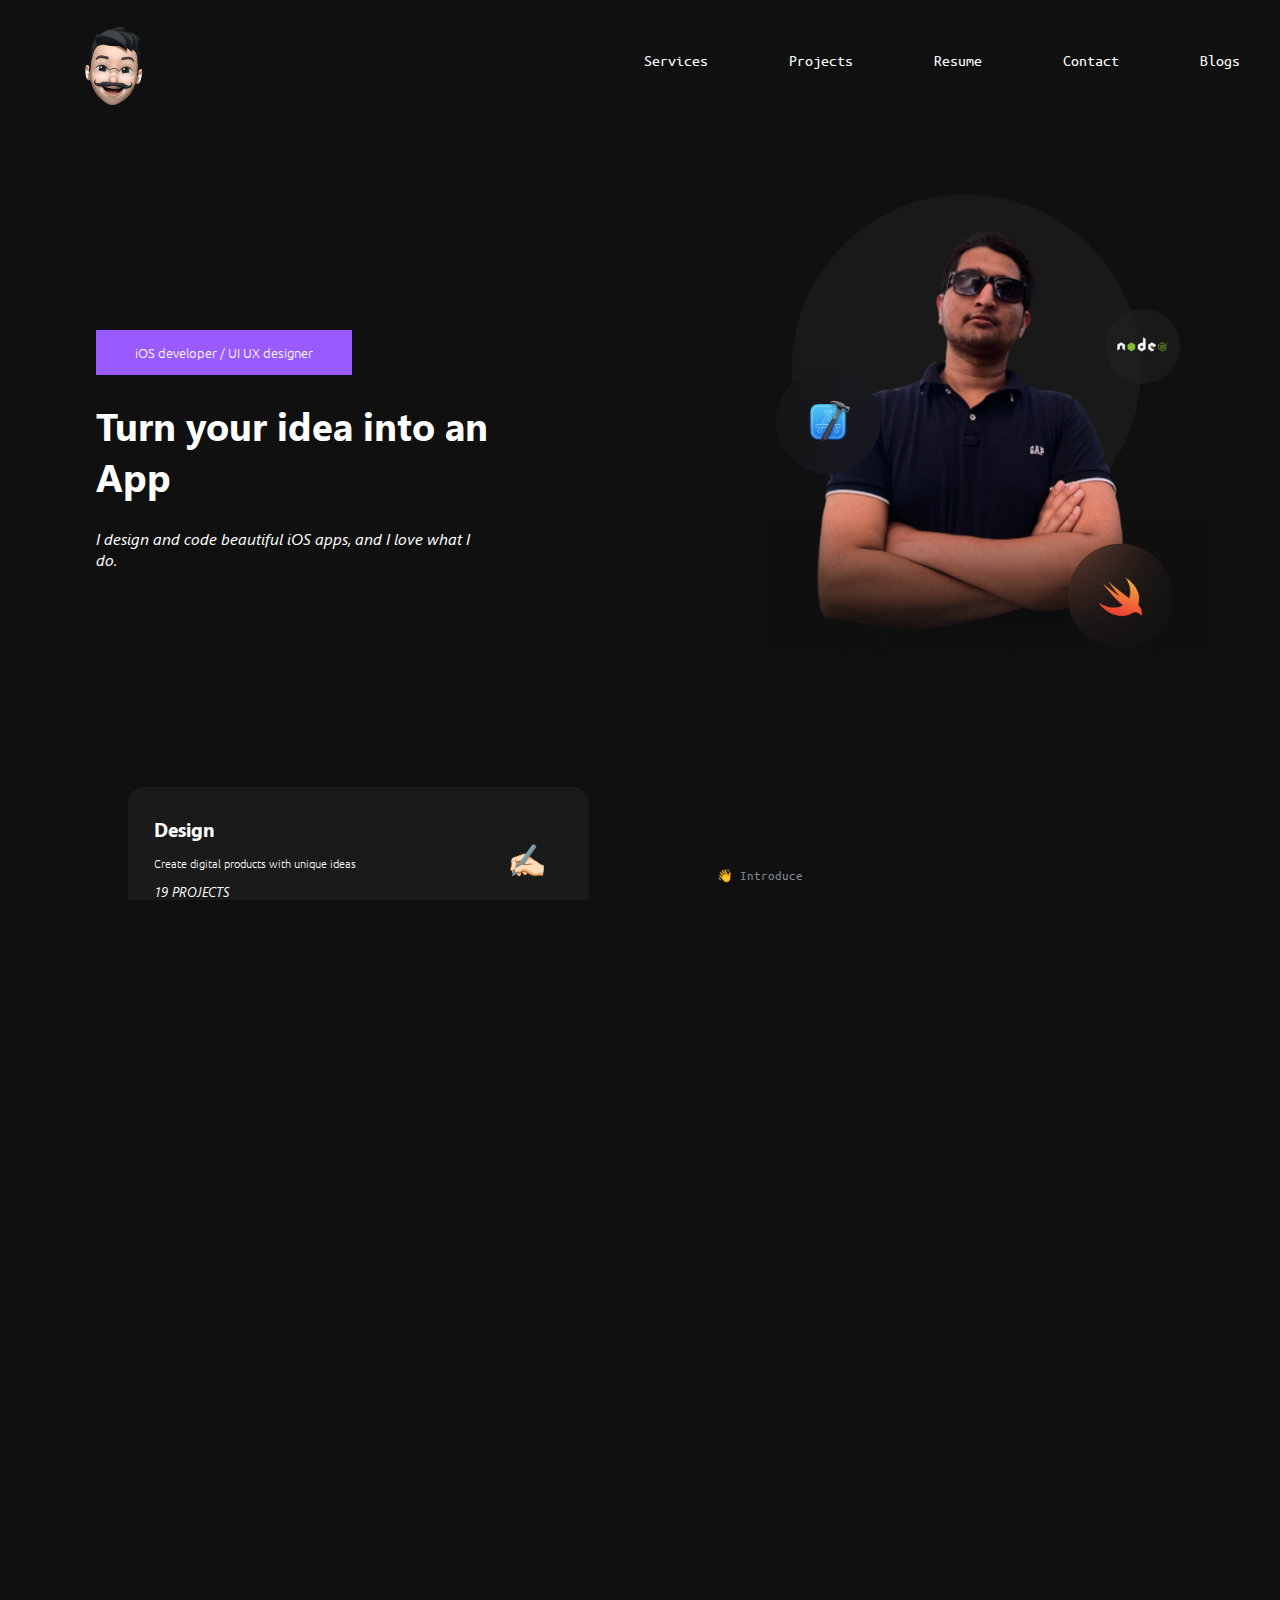
==== commit c22f8a91: "typo fixes" ====
--- a/index.html
+++ b/index.html
@@ -6,35 +6,36 @@
         <title>@ankityddv - Me</title>
         <link rel="icon" href="img/logo.png">
         <link rel="stylesheet" href="css/style.css">
-        <link rel="stylesheet" href="css/homestyle.css">
+        <link rel="stylesheet" href="css/index.css">
     </head>
     <body>
+
+        <!-- Nav [START] -->
         <section>
-
-            <!-- nav -->
-
             <div class="nav">
-
                 <div class="logo"> 
                     <a href="index.html"><img src="img/logo.png" alt="logo" /></a>
                 </div>
-                
+
+                <!-- 👇 ONLY VISIBLE TO DESKTOP USERS -->
                 <ul class="nav-links">
                     <li><a href="#services">Services</a></li>
-                    <li><a href="#products">Products</a></li>
+                    <li><a href="#products">Projects</a></li>
                     <li><a href="resume.html">Resume</a></li>
                     <li><a href="#contact">Contact</a></li>
-                    <li><a href="blogs.html">Blogs</a></li>
+                    <li><a href="manatwork.html">Blogs</a></li>
                 </ul>
 
+                <!-- 👇 ONLY VISIBLE TO MOBILE USERS -->
                 <div class="menu"> 
                     <a href="mobilenav.html"><img src="img/menu-icon.svg" alt="menu-icon"></a>
                 </div>
-                
             </div>
-            
-            <!-- top - section -->
+        </section>  
+        <!-- Nav [END] -->
 
+        <!-- Top-section [START] -->
+        <section>
             <div class="top-section">
                 <div class="top-section-image" style="order: 2;">
                     <img  src="img/ankit-image-mobile.png">
@@ -55,12 +56,13 @@
                     </div>
                 </div>
             </div>
+        </section>
+         <!-- Top-section [END] -->
 
-            <!-- middle - section -->
-
-            <div id="services" class="middle-section">
+        <!-- Middle-section [START] -->
+        <section id="services">
+            <div class="middle-section">
                 <div class="cards">
-
                     <a href="manatwork.html" style="text-decoration: none;">
                         <div class="card" >
                             <div class="card-content">
@@ -71,7 +73,6 @@
                             <div class="card-emoji">
                                 <h3>✍🏻</h3>
                             </div>
-                            <!-- <img src="img/ui-icon.svg"> -->
                         </div>
                     </a>
 
@@ -84,8 +85,7 @@
                             </div>
                             <div class="card-emoji">
                                 <h3>📱</h3>
-                            </div>                        
-                            <!-- <img src="img/appdev-icon.svg"> -->
+                            </div>
                         </div>
                     </a>
 
@@ -99,8 +99,7 @@
                             </div>
                             <div class="card-emoji">
                                 <h3>🎯</h3>
-                            </div>                        
-                            <!-- <img src="img/aso-icon.svg"> -->
+                            </div>   
                         </div>
                     </a>
                     
@@ -110,29 +109,57 @@
                     <h1>👋 Introduce</h1>
                     <h2>Hello! I am Ankit Yadav</h2>
                     <h3>Every great design begin with an even better story</h3>
-                    <p>Since beginning my journey as a iOS Developer nearly 3 years ago. I’ve done remote work for agencies/clients, consulted for startups, and collaborated with talented people to create digital products for both business and consumer use.I’m quitely confident and prepetually working on improving my chopsone design problems at a time.</p>
+                    <p>Since beginning my journey as a iOS Developer nearly 3 years ago. I’ve done remote work for agencies/clients, consulted for startups, and collaborated with talented people to create digital products for both business and consumer use.I’m quitely confident and prepetually working on improving my chopsone design problems at a time 🚀</p>
                 </div>
             </div>
+        </section>
+        <!-- Middle-section [END] -->
 
-            <!-- bottom - section -->
-
-            <div id="products" class="bottom-section">
+        <!-- Bottom-section [START] -->
+        <section id="products" class="bottom-section">
+            <div class="bottom-left">
                 <div class="top-text">
                     <h1>Latest Works</h1>
                     <p>Perfect solutions & perfect experience</p>
                 </div>
-
-                <!-- Insert app cards here -->
-
+                <a href="https://apps.apple.com/us/app/dinero-subscription-manager/id1545370811" style="text-decoration: none;">
+                    <div class="product-card"> 
+                        <h1>SUBSCRIPTION MANAGER</h1>
+                        <h2>Dinero</h2>
+                        <img src="img/dinero-logo-project-card.png">
+                        <h3>Under #100 top free apps in finance*</h3>
+                    </div>
+                </a>
                 <div class="bottom-text">
-                    <h1><a href="manatwork.html">ALL PROJECTS</a></h1>
-                    <p>/* some projects don’t allow publish by NDA if you want to see more, <a href="social.html">contact</a> /*</p>
+                    <h1><a href="https://www.github.com/ankityddv">ALL PROJECTS</a></h1>
+                    <p>/* some projects don’t allow publish by NDA if you want to see more, <a href="social.html">contact</a> */</p>
                 </div>
             </div>
 
-            <!-- footer -->
+            <div class="bottom-right">
+                <a href="https://apps.apple.com/in/app/gosio/id1555987291/" style="text-decoration: none;"> 
+                    <div class="product-card"> 
+                        <h1>GOAL TRACKER</h1>
+                        <h2>Gosio</h2>
+                        <img src="img/gosio-logo-project-card.png">
+                        <h3>Under #500 top free apps in finance*</h3>
+                    </div>
+                </a>
+                <a href="https://www.github.com/ankityddv" style="text-decoration: none;">
+                    <div class="product-card"> 
+                        <h1>MORE PROJECTS</h1>
+                        <h2>@ankityddv - Github</h2>
+                        <!-- <img src="img/dinero-logo-project-card.png"> -->
+                        <h3>For more projects visit my github profile</h3>
+                    </div>
+                </a>
+            </div>
+        </section>
+        <!-- Bottom-section [END] -->
 
-            <div id="contact" class="footer">
+        <!-- Footer [START] -->
+        <section id="contact">
+            <div class="footer">
                 <div class="left-section">
                     <div class="top-text">
                         <h1>Let’s start something together. <br><br> Start by <a href="social.html">saying hi</a></h1>
@@ -141,34 +168,31 @@
                         <h4><a href="mailto:yadavankit840@gmail.com">yadavankit840@gmail.com</a></h4>
                     </div>
                 </div>
+                
+                <!-- 👇 ONLY VISIBLE TO DESKTOP USERS -->
                 <div class="right-section">
                     <ul class="nav-links-footer">
                         <li><a href="#services">Services</a></li>
-                        <li><a href="#products">Products</a></li>
+                        <li><a href="#products">Projects</a></li>
                         <li><a href="manatwork.html">Resume</a></li>
                         <li><a href="#contact">Contact</a></li>
-                        <li><a href="blogs.html">Blogs</a></li>
+                        <li><a href="manatwork.html">Blogs</a></li>
                     </ul>
                 </div>
-                
             </div>
             
             <div class="copyright">
                 <p>© 2021. All rights reserved.</p>
             </div>
-
         </section>
-
-        <!-- <script src="https://cdnjs.cloudflare.com/ajax/libs/ScrollMagic/2.0.8/plugins/jquery.ScrollMagic.min.js" integrity="sha512-RoCOXSeYXosX4PjvRhUz0X+pmdhOJJkbjYZzmZ9dS1Iy9E/WnkTqMy+LVkPX3BV0ZgSFB2AYQKfi6ZKdNdXJnQ==" crossorigin="anonymous" referrerpolicy="no-referrer"></script>
-        <script src="https://cdnjs.cloudflare.com/ajax/libs/ScrollMagic/2.0.8/plugins/debug.addIndicators.min.js" integrity="sha512-RvUydNGlqYJapy0t4AH8hDv/It+zKsv4wOQGb+iOnEfa6NnF2fzjXgRy+FDjSpMfC3sjokNUzsfYZaZ8QAwIxg==" crossorigin="anonymous" referrerpolicy="no-referrer"></script>
-        <script src="https://cdnjs.cloudflare.com/ajax/libs/ScrollMagic/2.0.8/plugins/animation.gsap.min.js" integrity="sha512-5/OHwmQzDSBS0Ous4/hlYoWLHd06/d2r7LdKZQVBXOA6PvOqWVXtdboiLTU7lQTGyVoKVTNkwi0ol4gHGlw5ww==" crossorigin="anonymous" referrerpolicy="no-referrer"></script>
-        <script src="https://cdnjs.cloudflare.com/ajax/libs/gsap/2.1.2/TweenLite.min.js" integrity="sha512-pvDW4tehKKsohH97164HwKwRGFpzayEFWTVbk8HuUoLIQ7Jp+WLN5XYokVuoCj2aT6dy8ihbW8SRTG1k0W4mSQ==" crossorigin="anonymous" referrerpolicy="no-referrer"></script>
-        <script src="https://cdnjs.cloudflare.com/ajax/libs/gsap/2.1.2/TimelineLite.min.js" integrity="sha512-tSIDeirKC6suYILHqqPuZH3s0MvD4a5vCHXhBIcdmq4gQXZ2IB3fEYA5x2f3D2p/CbSqzKEvuTEVbS5VZ2u+ew==" crossorigin="anonymous" referrerpolicy="no-referrer"></script>
-        <script src="https://cdnjs.cloudflare.com/ajax/libs/gsap/2.1.2/plugins/CSSPlugin.min.js" integrity="sha512-ocsFo48WU8Xq6Y1Lwi7psXRAujG9E4TKNR4q1DbrKzaaxOMTEoao/a+mDoB+cYzY4lwbyxvqjkp/ZA1/MNlfsg==" crossorigin="anonymous" referrerpolicy="no-referrer"></script>
-        <script src="https://cdnjs.cloudflare.com/ajax/libs/gsap/2.1.2/plugins/BezierPlugin.min.js" integrity="sha512-plyexAULVlTExvDn2yUZFJV9F8q+53MC/GpU9dEuNGXmrrI3J8Rcffjvxg3OOBALBvF+UILPLIBEoCeF2maqTQ==" crossorigin="anonymous" referrerpolicy="no-referrer"></script>
-         -->
+        <!-- Footer [END] -->
          
-         <script src="js/app.js"></script>
-
+        <script src="js/vanilla-tilt.min.js"></script>
+        <script>
+            VanillaTilt.init(document.querySelectorAll(".product-card, .card, .top-section-image"), {
+            max: 3,
+            speed: 1
+        });
+        </script>
     </body>
 </html>
--- a/css/index.css
+++ b/css/index.css
@@ -0,0 +1,359 @@
+ /* top - section [START] */
+
+.top-section {
+    display: flex;
+    width: 1005;
+    margin-top: 5%;
+}
+
+.top-section .content {
+    width: 50%;
+    margin-left: 0%;
+    padding-top: 10%;
+}
+
+.top-section .top-section-image img {
+    width: 70%;
+    height: auto;
+    padding-left: 20%;
+    padding-right: 20%;
+}
+
+.badge {
+    background-color: #995AFF;
+    width: 40%;
+    margin-left: 15%;
+    margin-right: 20%;
+}
+
+.badge h1 {
+    color: white;
+    text-align: center;
+    font-family: "Ubuntu-Light";
+    font-weight: 100;
+    font-size: 0.8rem;
+    padding: 5%;
+}
+
+.top-section .title h1 {
+    color: white;
+    text-align: left;
+    font-family: "Segoe UI Bold";
+    font-size: 2.4rem;
+    width: 70%;
+    padding-left: 15%;
+    padding-right: 15%;
+}
+
+.top-section .title h2 {
+    color: white;
+    text-align: left;
+    font-family: "Segoe UI Italic";
+    font-size: 1rem;
+    font-weight: 100;
+    width: 60%;
+    padding-left: 15%;
+    padding-right: 20%;
+}
+/* top - section [END] */
+
+/* middle - section [START] */
+.middle-section {
+    display: flex;
+    width: 100%;
+    height: 80%;
+    padding-left: 10%;
+    padding-right: 10%;
+    padding-top: 10%;
+}
+
+.middle-section .cards {
+    width: 50%;
+}
+
+.middle-section .card {
+    display: flex;
+    background-color: #1A1A1A;
+    width: 100%;
+    margin-bottom: 5%;
+    border-radius: 1rem;
+}
+
+.middle-section .card .card-content {
+    width: 70%;
+}
+
+.middle-section .card .card-emoji {
+    width: 30%;
+}
+
+.middle-section .card .card-content h1 {
+    color: white;
+    text-align: left;
+    font-family: "Segoe UI Bold";
+    font-weight: 100;
+    font-size: 1.2rem;
+    padding-left: 8%;
+    padding-top: 5%;
+}
+
+.middle-section .card .card-content h2 {
+    color: white;
+    text-align: left;
+    font-family: "Ubuntu-Light";
+    font-size: 0.7rem;
+    font-weight: 100;
+    padding-left: 8%;
+}
+
+.middle-section .card .card-content p {
+    color: white;
+    text-align: left;
+    font-family: "Segoe UI Italic";
+    font-size: 0.8rem;
+    padding-left: 8%;
+    padding-bottom: 10%;
+}
+
+.middle-section .card .card-emoji h3 {
+    float: right;
+    font-size: 2rem;
+    margin-top: 40%;
+    margin-bottom: 40%;
+    margin-right: 30%;
+}
+
+.middle-section .middle-content {
+    float: right;
+    width: 50%;
+    padding-left: 10%;
+    padding-right: 18%;
+}
+
+.middle-section .middle-content h1 {
+    color: #808893;
+    text-align: left;
+    font-family: "UbuntuMono-Regular";
+    font-size: 0.8rem;
+    font-weight: 100;
+    margin-top: 5rem;
+}
+
+.middle-section .middle-content h2 {
+    color: #fff;
+    text-align: left;
+    font-family: "Segoe UI Bold";
+    font-size: 2rem;
+}
+
+.middle-section .middle-content h3 {
+    color: #fff;
+    text-align: left;
+    font-family: "Segoe UI Italic";
+    font-size: 1.3rem;
+}
+
+.middle-section .middle-content p {
+    color: #737373;
+    text-align: left;
+    font-family: "UbuntuMono-Regular";
+    font-size: 1.2rem;
+}
+/* middle - section [END] */
+
+/* Bottom - section [START] */
+.bottom-section {
+    display: flex;
+    width: 80%;
+    height: auto;
+    padding-left: 10%;
+    padding-right: 10%;
+    margin-top: 10%;
+    padding-bottom: 10%;
+}
+
+.bottom-section .bottom-left, .bottom-section .bottom-right {
+    width: 50%;
+}
+
+.bottom-section .bottom-left .product-card, .bottom-section .bottom-right .product-card {
+    background-color: #1A1A1A;
+    margin-top: 10%;
+    margin-bottom: 10%;
+    width: 80%;
+    height: auto;
+    border-radius: 3rem;
+}
+
+.bottom-section .bottom-right .product-card {
+    margin-left: 20%;
+    width: 80%;
+    height: auto;
+}
+
+
+.bottom-section .bottom-left .product-card h1, .bottom-section .bottom-right .product-card h1 {
+    font-family: "UbuntuMono-Regular";
+    font-weight: 100;
+    font-size: 0.8rem;
+    color: #737373;
+    text-align: left;
+    margin-left: 10%;
+    padding-top: 10%;
+    padding-right: 10%;
+}
+
+.bottom-section .bottom-left .product-card h2, .bottom-section .bottom-right .product-card h2 {
+    font-family: "Segoe UI Bold";
+    font-weight: 100;
+    font-size: 1.7rem;
+    color: #fff;
+    text-align: left;
+    margin-left: 10%;
+    padding-right: 10%;
+}
+
+.bottom-section .bottom-left .product-card h3, .bottom-section .bottom-right .product-card h3 {
+    font-family: "Segoe UI";
+    font-weight: 100;
+    font-size: 1rem;
+    color: #fff;
+    text-align: left;
+    margin-left: 10%;
+    padding-top: 10%;
+    padding-right: 10%;
+    padding-bottom: 10%;
+}
+
+.bottom-section .bottom-left .product-card img, .bottom-section .bottom-right .product-card img {
+    width: 30%;
+    display: block;
+    margin-top: 10%;
+    margin-left: auto;
+    margin-right: auto;
+    height: auto;
+}
+
+.bottom-section .top-text h1 {
+    color: #fff;
+    text-align: left;
+    font-family: "Segoe UI Bold";
+    font-size: 2rem;
+}
+
+.bottom-section .top-text p {
+    color: #737373;
+    text-align: left;
+    font-family: "UbuntuMono-Regular";
+    font-size: 1.2rem;
+}
+
+.bottom-section .bottom-text h1 a{
+    color: #995AFF;
+    text-align: left;
+    font-family: "Segoe UI Bold";
+    font-size: 2rem;
+}
+
+.bottom-section .bottom-text p {
+    color: #737373;
+    text-align: left;
+    font-family: "UbuntuMono-Regular";
+    font-size: 1.2rem;
+    padding-right: 10%;
+}
+
+.bottom-section .bottom-text a {
+    color: #995AFF;
+    text-align: left;
+    font-family: "UbuntuMono-Regular";
+    font-size: 1.2rem;
+}
+/* Bottom - section [END] */
+
+/* Media queries */
+@media only screen and (max-width:700px) {
+
+    /* top - section [START] */
+    .top-section {
+        display: inline;
+        margin-top: 15%;
+    }
+
+    .top-section .content {
+        width: 100%;
+        margin-top: 5%;
+    }
+
+    .top-section .top-section-image img {
+        width: 80%;
+        padding-left: 15%;
+        padding-top: 10%;
+        padding-right: 5%;
+    }
+
+    .badge {
+        width: 60%;
+        height: 30%;
+        margin-left: 20%;
+        margin-right: 20%;
+    }
+
+    .badge h1 {
+        padding-top: 5%;
+        padding-bottom: 5%;
+    }
+
+    .top-section .title h1 {
+        text-align: center;
+    }
+
+    .top-section .title h2 {
+        text-align: center;
+        width: 60%;
+        padding-left: 20%;
+    }
+    /* top - section [END] */
+
+    /* middle - section [START] */
+    .middle-section {
+        display: block;
+        width: 80%;
+        padding-top: 20%;
+    }
+
+    .middle-section .cards {
+        width: 100%;
+    }
+    
+    .middle-section .middle-content {
+        width: 100%;
+        padding-left: 0%;
+        padding-right: 0%;
+    }
+    /* middle - section [END] */
+
+    /* Bottom - section [START] */
+    .bottom-section {
+        display: block;
+    }
+
+    .bottom-section .bottom-left, .bottom-section .bottom-right {
+        width: 100%;
+    }
+    
+    .bottom-section .bottom-left .product-card, .bottom-section .bottom-right .product-card {
+        width: 100%;
+        border-radius: 2rem;
+    }
+
+    .bottom-section .bottom-right .product-card {
+        margin-left: 0%;
+        width: 100%;
+    }
+
+    .bottom-section .bottom-text p {
+        padding-right: 0%;
+    }
+    /* Bottom - section [END] */
+}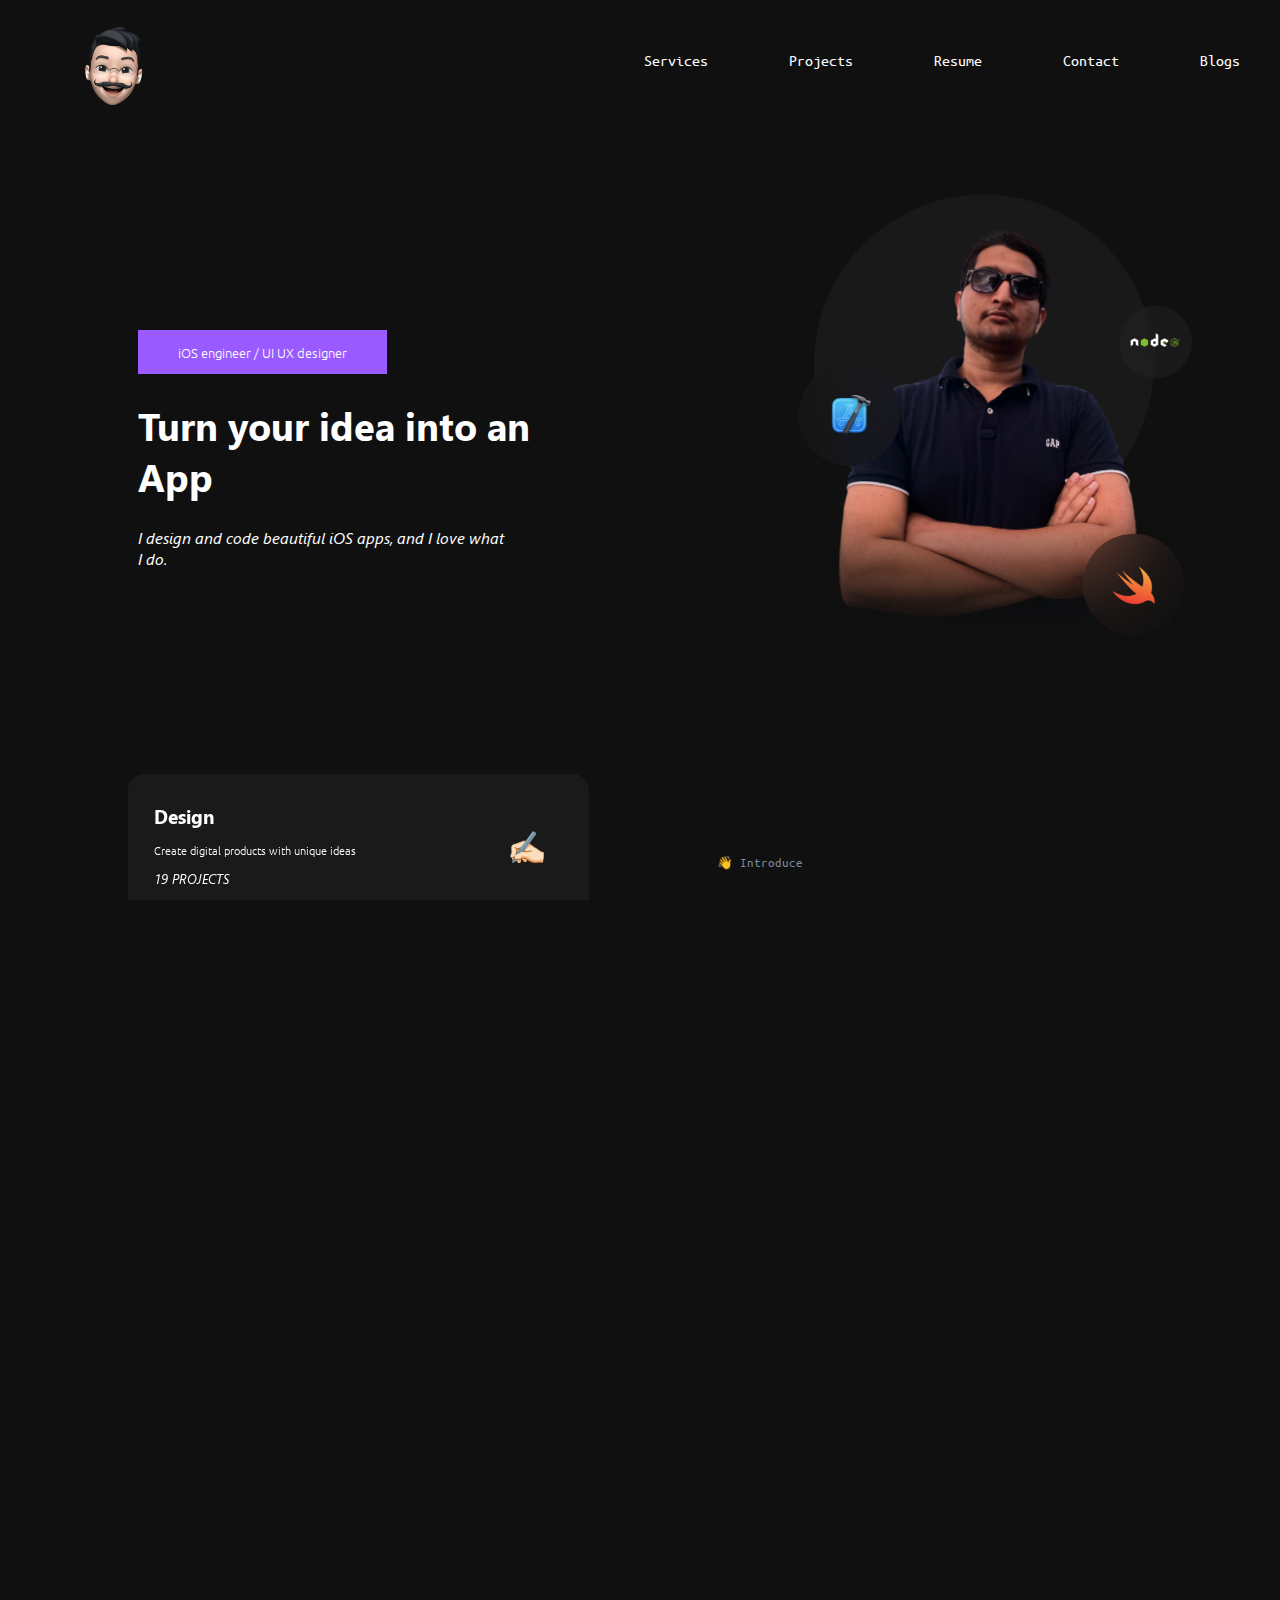
==== commit 8547cedd: "ux improvements" ====
--- a/index.html
+++ b/index.html
@@ -2,6 +2,7 @@
 <html lang="en">
     <head>
         <meta name="viewport" content="width=device-width, initial-scale=1.0">
+        <meta name="apple-itunes-app" content="app-id=1545370811, affiliate-data=myAffiliateData, app-argument=myURL">
         <meta charset="UTF-8">   
         <title>@ankityddv - Me</title>
         <link rel="icon" href="img/logo.png">
@@ -23,7 +24,7 @@
                     <li><a href="#products">Projects</a></li>
                     <li><a href="resume.html">Resume</a></li>
                     <li><a href="#contact">Contact</a></li>
-                    <li><a href="manatwork.html">Blogs</a></li>
+                    <li><a href="comingsoon.html">Blogs</a></li>
                 </ul>
 
                 <!-- 👇 ONLY VISIBLE TO MOBILE USERS -->
@@ -43,7 +44,7 @@
                 <div class="content" style="order: 1;">
                     <div class="badge">
                         <h1>
-                            iOS developer / UI UX designer
+                            iOS engineer / UI UX designer
                         </h1>
                     </div>
                     <div class="title">
@@ -176,7 +177,7 @@
                         <li><a href="#products">Projects</a></li>
                         <li><a href="manatwork.html">Resume</a></li>
                         <li><a href="#contact">Contact</a></li>
-                        <li><a href="manatwork.html">Blogs</a></li>
+                        <li><a href="comingsoon.html">Blogs</a></li>
                     </ul>
                 </div>
             </div>
@@ -186,13 +187,12 @@
             </div>
         </section>
         <!-- Footer [END] -->
-         
         <script src="js/vanilla-tilt.min.js"></script>
         <script>
             VanillaTilt.init(document.querySelectorAll(".product-card, .card, .top-section-image"), {
-            max: 3,
-            speed: 1
-        });
+                max: 7,
+                speed: 1
+            });
         </script>
     </body>
 </html>
--- a/css/style.css
+++ b/css/style.css
@@ -2,19 +2,16 @@
 @font-face {
     font-family: 'Segoe UI';
     font-style: normal;
-    font-weight: normal;
     src: local('Segoe UI Regular'), url('../Fonts/Segoe/Segoe\ UI.woff') format('woff');
 }
 @font-face {
     font-family: 'Segoe UI Italic';
     font-style: normal;
-    font-weight: 100;
     src: local('Segoe UI Italic'), url('../Fonts/Segoe/Segoe\ UI\ Italic.woff') format('woff');
 }
 @font-face {
     font-family: 'Segoe UI Bold';
     font-style: bold;
-    font-weight: 100;
     src: local('Segoe UI Bold'), url('../Fonts/Segoe/Segoe\ UI\ Bold.woff') format('woff');
 }
 
@@ -79,6 +76,7 @@
     color: #995AFF;
     text-decoration: none;
     padding-right: 90%;
+    transition: all 0.3s ease-in-out;
 }
 
 .nav .menu {
@@ -158,7 +156,7 @@
 }
 
 .footer .right-section .nav-links-footer li{
-    padding-bottom: 10%;
+    padding-bottom: 6%;
 }
 
 .footer .right-section .nav-links-footer li a {
@@ -171,6 +169,7 @@
     font-family: "UbuntuMono-Regular";
     color: #995AFF;
     text-decoration: none;
+    transition: all 0.3s ease-in-out;
 }
 
 .copyright p {
@@ -188,35 +187,16 @@
 /* Media queries */
 @media only screen and (max-width:700px) {
 
-    html,body {
-        background-color: #101010;
-        width: 100%;
-        height: 100%;
-        margin: 0px;
-        padding: 0px;
-        overflow-x: hidden; 
-        scroll-behavior: smooth;
-    }
-
     .nav {
-        display: flex;
-        padding-top: 3%;
+        padding-top: 0%;
     }
 
     .nav .nav-links {
         display: none;
     }
 
-    /* website logo */
-    .nav .logo {
-        display: block;
-        float: left;
-        width: 50%;
-    }
-
     .nav .logo img {
         width: 40%;
-        height: auto;
         padding-left: 8%;
     }
 
@@ -235,14 +215,7 @@
         padding-top: 10%;
     }
 
-
     /* footer [START] */
-    .footer {
-        background-color: #1A1A1A;
-        width: 100%;
-        height: auto;
-        padding-bottom: 3%;
-    }
 
     .footer .left-section {
         float: none;
@@ -250,60 +223,11 @@
     }
 
     .footer .left-section .top-text {
-        width: 80%;
-        height: auto;
-        padding-left: 10%;
-        padding-right: 10%;
         padding-top: 8%;
     }
 
-    .footer .left-section .top-text h1 {
-        color: white;
-        text-align: left;
-        font-family: "UbuntuMono-Regular";
-        font-size: 1rem;
-        font-weight: 100;
-    }
-
-    .footer .left-section .top-text a {
-        color: #995AFF;
-        text-align: left;
-        font-family: "UbuntuMono-Regular";
-        font-size: 1.2rem;
-    }
-
     .footer .left-section .top-text h2 {
-        color: #808893;
-        text-align: left;
-        font-family: "UbuntuMono-Regular";
-        font-size: 1rem;
-        font-weight: 100;
         margin-top: 20%;
-    }
-
-    .footer .left-section .top-text h3 a {
-        color: #C4C4C4;
-        text-decoration: none;
-        text-align: left;
-        font-family: "Segoe UI";
-        font-size: 1.2rem;
-    }
-
-    .footer .left-section .top-text h4 a {
-        color: #fff;
-        text-decoration: none;
-        text-align: left;
-        font-family: "Segoe UI";
-        font-size: 1.2rem;
-    }
-
-    .footer .left-section p {
-        color: #fff;
-        text-align: center;
-        font-family: "Segoe UI";
-        font-size: 0.8rem;
-        margin-top: 20%;
-        padding-bottom: 10%;
     }
 
     .footer .right-section {
--- a/css/index.css
+++ b/css/index.css
@@ -8,7 +8,7 @@
 
 .top-section .content {
     width: 50%;
-    margin-left: 0%;
+    margin-left: 3.5%;
     padding-top: 10%;
 }
 
@@ -71,12 +71,13 @@
     width: 50%;
 }
 
-.middle-section .card {
+.middle-section .cards .card {
     display: flex;
     background-color: #1A1A1A;
     width: 100%;
     margin-bottom: 5%;
     border-radius: 1rem;
+    transform-style: preserve-3d;
 }
 
 .middle-section .card .card-content {
@@ -95,6 +96,7 @@
     font-size: 1.2rem;
     padding-left: 8%;
     padding-top: 5%;
+    transform: translateZ(10px);
 }
 
 .middle-section .card .card-content h2 {
@@ -104,6 +106,7 @@
     font-size: 0.7rem;
     font-weight: 100;
     padding-left: 8%;
+    transform: translateZ(10px);
 }
 
 .middle-section .card .card-content p {
@@ -113,6 +116,7 @@
     font-size: 0.8rem;
     padding-left: 8%;
     padding-bottom: 10%;
+    transform: translateZ(10px);
 }
 
 .middle-section .card .card-emoji h3 {
@@ -121,6 +125,7 @@
     margin-top: 40%;
     margin-bottom: 40%;
     margin-right: 30%;
+    transform: translateZ(10px);
 }
 
 .middle-section .middle-content {
@@ -183,6 +188,7 @@
     width: 80%;
     height: auto;
     border-radius: 3rem;
+    transform-style: preserve-3d;
 }
 
 .bottom-section .bottom-right .product-card {
@@ -191,7 +197,6 @@
     height: auto;
 }
 
-
 .bottom-section .bottom-left .product-card h1, .bottom-section .bottom-right .product-card h1 {
     font-family: "UbuntuMono-Regular";
     font-weight: 100;
@@ -201,6 +206,7 @@
     margin-left: 10%;
     padding-top: 10%;
     padding-right: 10%;
+    transform: translateZ(20px);
 }
 
 .bottom-section .bottom-left .product-card h2, .bottom-section .bottom-right .product-card h2 {
@@ -211,6 +217,7 @@
     text-align: left;
     margin-left: 10%;
     padding-right: 10%;
+    transform: translateZ(20px);
 }
 
 .bottom-section .bottom-left .product-card h3, .bottom-section .bottom-right .product-card h3 {
@@ -223,6 +230,7 @@
     padding-top: 10%;
     padding-right: 10%;
     padding-bottom: 10%;
+    transform: translateZ(20px);
 }
 
 .bottom-section .bottom-left .product-card img, .bottom-section .bottom-right .product-card img {
@@ -232,6 +240,7 @@
     margin-left: auto;
     margin-right: auto;
     height: auto;
+    transform: translateZ(20px);
 }
 
 .bottom-section .top-text h1 {
@@ -283,6 +292,7 @@
     .top-section .content {
         width: 100%;
         margin-top: 5%;
+        margin-left: 0%;
     }
 
     .top-section .top-section-image img {
@@ -325,6 +335,26 @@
     .middle-section .cards {
         width: 100%;
     }
+
+    .middle-section .cards .card {
+        transform-style: flat;
+    }
+
+    .middle-section .card .card-content h1 {
+        transform: none;
+    }
+
+    .middle-section .card .card-content h2 {
+        transform: none;
+    }
+
+    .middle-section .card .card-content p {
+        transform: none;
+    }
+
+    .middle-section .card .card-emoji h3 {
+        transform: none;
+    }
     
     .middle-section .middle-content {
         width: 100%;
@@ -350,10 +380,25 @@
     .bottom-section .bottom-right .product-card {
         margin-left: 0%;
         width: 100%;
+        transform-style:flat;
     }
 
     .bottom-section .bottom-text p {
         padding-right: 0%;
     }
+
+    .bottom-section .bottom-left .product-card h1, .bottom-section .bottom-right .product-card h1 {
+        transform: none;
+    }
+
+    .bottom-section .bottom-left .product-card h2, .bottom-section .bottom-right .product-card h2 {
+        transform: none;
+    }
+    .bottom-section .bottom-left .product-card h3, .bottom-section .bottom-right .product-card h3 {
+        transform: none;
+    }
+    .bottom-section .bottom-left .product-card img, .bottom-section .bottom-right .product-card img {
+        transform: none;
+    }
     /* Bottom - section [END] */
 }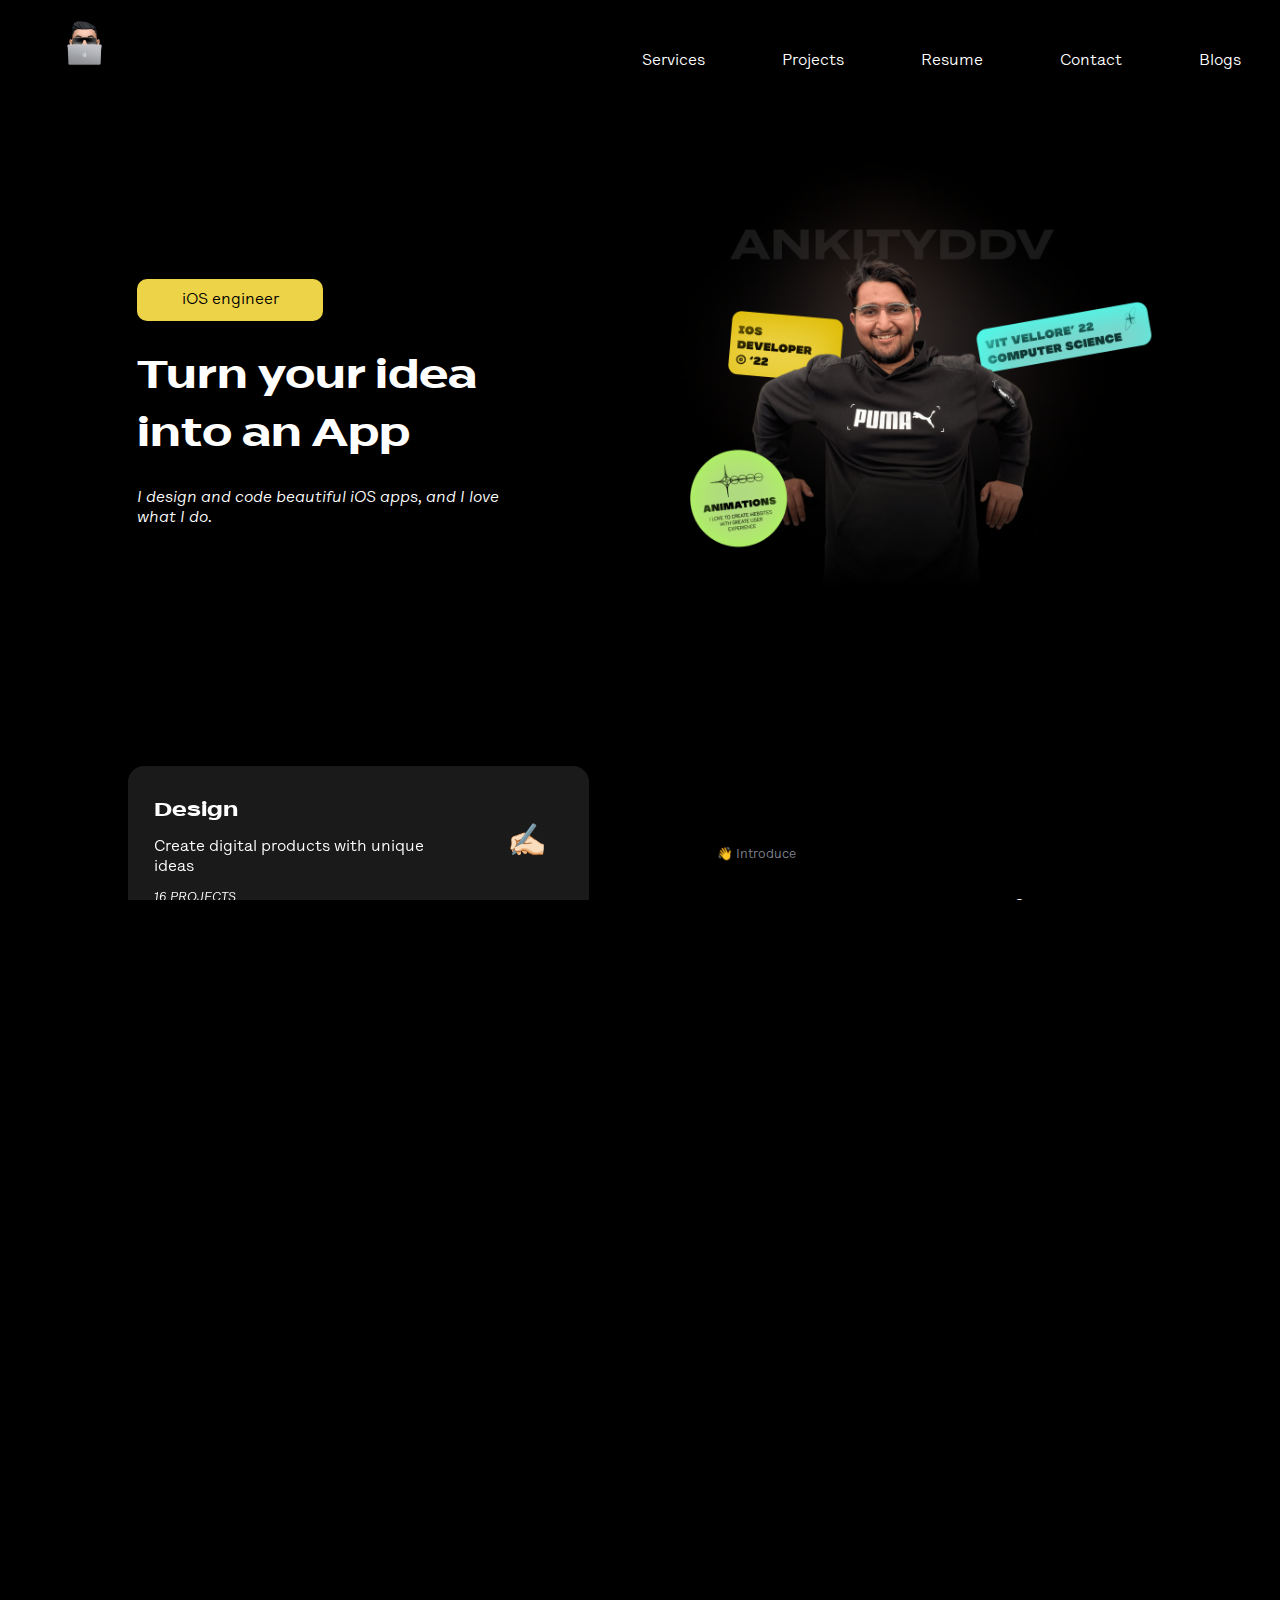
==== commit 62860a44: "ui update" ====
--- a/index.html
+++ b/index.html
@@ -1,198 +1,207 @@
 <!DOCTYPE html>
 <html lang="en">
-    <head>
-        <meta name="viewport" content="width=device-width, initial-scale=1.0">
-        <meta name="apple-itunes-app" content="app-id=1545370811, affiliate-data=myAffiliateData, app-argument=myURL">
-        <meta charset="UTF-8">   
-        <title>@ankityddv - Me</title>
-        <link rel="icon" href="img/logo.png">
-        <link rel="stylesheet" href="css/style.css">
-        <link rel="stylesheet" href="css/index.css">
-    </head>
-    <body>
-
-        <!-- Nav [START] -->
-        <section>
-            <div class="nav">
-                <div class="logo"> 
-                    <a href="index.html"><img src="img/logo.png" alt="logo" /></a>
-                </div>
-
-                <!-- 👇 ONLY VISIBLE TO DESKTOP USERS -->
-                <ul class="nav-links">
+
+<head>
+    <meta name="viewport" content="width=device-width, initial-scale=1.0">
+    <meta name="apple-itunes-app" content="app-id=1545370811, affiliate-data=myAffiliateData, app-argument=myURL">
+    <meta charset="UTF-8">
+    <title>@ankityddv - Me</title>
+    <link rel="icon" href="img/logo.png">
+    <link rel="stylesheet" href="css/style.css">
+    <link rel="stylesheet" href="css/index.css">
+</head>
+
+<body>
+
+    <!-- Nav [START] -->
+    <section>
+        <div class="nav">
+            <div class="logo">
+                <a href="index.html"><img src="img/logo.png" alt="logo" /></a>
+            </div>
+
+            <!-- 👇 ONLY VISIBLE TO DESKTOP USERS -->
+            <ul class="nav-links">
+                <li><a href="#services">Services</a></li>
+                <li><a href="#products">Projects</a></li>
+                <li><a href="resume.html">Resume</a></li>
+                <li><a href="#contact">Contact</a></li>
+                <li><a href="comingsoon.html">Blogs</a></li>
+            </ul>
+
+            <!-- 👇 ONLY VISIBLE TO MOBILE USERS -->
+            <div class="menu">
+                <a href="mobilenav.html"><img src="img/menu-icon.svg" alt="menu-icon"></a>
+            </div>
+        </div>
+    </section>
+    <!-- Nav [END] -->
+
+    <!-- Top-section [START] -->
+    <section>
+        <div class="top-section">
+            <div class="top-section-image" style="order: 2;">
+                <img src="img/ankit-image-mobile.png">
+            </div>
+
+            <div class="content" style="order: 1;">
+                <div class="badge">
+                    <h1>
+                        iOS engineer
+                    </h1>
+                </div>
+                <div class="title">
+                    <h1>
+                        Turn your idea into an App
+                    </h1>
+                    <h2>
+                        I design and code beautiful iOS apps, and I love what I do.
+                    </h2>
+                </div>
+            </div>
+        </div>
+    </section>
+    <!-- Top-section [END] -->
+
+    <!-- Middle-section [START] -->
+    <section id="services">
+        <div class="middle-section">
+            <div class="cards">
+                <a href="manatwork.html" style="text-decoration: none;">
+                    <div class="card">
+                        <div class="card-content">
+                            <h1>Design</h1>
+                            <h2>Create digital products with unique ideas</h2>
+                            <p>16 PROJECTS</p>
+                        </div>
+                        <div class="card-emoji">
+                            <h3>✍🏻</h3>
+                        </div>
+                    </div>
+                </a>
+
+                <a href="manatwork.html" style="text-decoration: none;">
+                    <div class="card">
+                        <div class="card-content">
+                            <h1>App-Dev</h1>
+                            <h2>I develop iOS apps with smooth UI </h2>
+                            <p>5 PROJECTS</p>
+                        </div>
+                        <div class="card-emoji">
+                            <h3>📱</h3>
+                        </div>
+                    </div>
+                </a>
+
+                <a href="manatwork.html" style="text-decoration: none;">
+
+                    <div class="card">
+                        <div class="card-content">
+                            <h1>ASO</h1>
+                            <h2>Boost your apps with ASO optmize</h2>
+                            <p>3 PROJECTS</p>
+                        </div>
+                        <div class="card-emoji">
+                            <h3>🎯</h3>
+                        </div>
+                    </div>
+                </a>
+
+            </div>
+
+            <div class="middle-content">
+                <h1>👋 Introduce</h1>
+                <h2>Hello! I am Ankit Yadav</h2>
+                <h3>Every great design begin with an even better story</h3>
+                <p>Since beginning my journey as a iOS Developer nearly 3 years ago. I’ve done remote work for
+                    agencies/clients, consulted for startups, and collaborated with talented people to create digital
+                    products for both business and consumer use.I’m quitely confident and prepetually working on
+                    improving my chopsone design problems at a time 🚀</p>
+            </div>
+        </div>
+    </section>
+    <!-- Middle-section [END] -->
+
+    <!-- Bottom-section [START] -->
+    <section id="products" class="bottom-section">
+        <div class="bottom-left">
+            <div class="top-text">
+                <h1>Latest Works</h1>
+                <p>Perfect solutions & perfect experience</p>
+            </div>
+            <a href="https://apps.apple.com/us/app/dinero-subscription-manager/id1545370811"
+                style="text-decoration: none;">
+                <div class="product-card">
+                    <h1>SUBSCRIPTION MANAGER</h1>
+                    <h2>Dinero</h2>
+                    <img src="img/dinero-logo-project-card.png">
+                    <h3>Under #100 top free apps in finance*</h3>
+                </div>
+            </a>
+            <div class="bottom-text">
+                <h1><a href="https://www.github.com/ankityddv">ALL PROJECTS</a></h1>
+                <p>/* some projects don’t allow publish by NDA if you want to see more, <a
+                        href="social.html">contact</a> */</p>
+            </div>
+        </div>
+
+        <div class="bottom-right">
+            <a href="https://apps.apple.com/in/app/gosio/id1555987291/" style="text-decoration: none;">
+                <div class="product-card">
+                    <h1>GOAL TRACKER</h1>
+                    <h2>Gosio</h2>
+                    <img src="img/gosio-logo-project-card.png">
+                    <h3>Under #500 top free apps in finance*</h3>
+                </div>
+            </a>
+            <a href="resume.html#more-projects" style="text-decoration: none;">
+                <div class="product-card">
+                    <h1>MORE PROJECTS</h1>
+                    <h2>@ankityddv - Github</h2>
+                    <!-- <img src="img/dinero-logo-project-card.png"> -->
+                    <h3>For more open source projects, have a look at my resume project section.</h3>
+                </div>
+            </a>
+        </div>
+    </section>
+    <!-- Bottom-section [END] -->
+
+    <!-- Footer [START] -->
+    <section id="contact">
+        <div class="footer">
+            <div class="left-section">
+                <div class="top-text">
+                    <h1>Let’s start something together. <br><br> Start by <a href="social.html">saying hi</a></h1>
+                    <h2>🤝 Social</h2>
+                    <h3><a href="social.html">@ankityddv</a></h3>
+                    <h4><a href="mailto:yadavankit840@gmail.com">yadavankit840@gmail.com</a></h4>
+                </div>
+            </div>
+
+            <!-- 👇 ONLY VISIBLE TO DESKTOP USERS -->
+            <div class="right-section">
+                <ul class="nav-links-footer">
                     <li><a href="#services">Services</a></li>
                     <li><a href="#products">Projects</a></li>
-                    <li><a href="resume.html">Resume</a></li>
+                    <li><a href="manatwork.html">Resume</a></li>
                     <li><a href="#contact">Contact</a></li>
                     <li><a href="comingsoon.html">Blogs</a></li>
                 </ul>
-
-                <!-- 👇 ONLY VISIBLE TO MOBILE USERS -->
-                <div class="menu"> 
-                    <a href="mobilenav.html"><img src="img/menu-icon.svg" alt="menu-icon"></a>
-                </div>
-            </div>
-        </section>  
-        <!-- Nav [END] -->
-
-        <!-- Top-section [START] -->
-        <section>
-            <div class="top-section">
-                <div class="top-section-image" style="order: 2;">
-                    <img  src="img/ankit-image-mobile.png">
-                </div>
-                <div class="content" style="order: 1;">
-                    <div class="badge">
-                        <h1>
-                            iOS engineer / UI UX designer
-                        </h1>
-                    </div>
-                    <div class="title">
-                        <h1>
-                            Turn your idea into an App
-                        </h1>
-                        <h2>
-                            I design and code beautiful iOS apps, and I love what I do.
-                        </h2>
-                    </div>
-                </div>
-            </div>
-        </section>
-         <!-- Top-section [END] -->
-
-        <!-- Middle-section [START] -->
-        <section id="services">
-            <div class="middle-section">
-                <div class="cards">
-                    <a href="manatwork.html" style="text-decoration: none;">
-                        <div class="card" >
-                            <div class="card-content">
-                                <h1>Design</h1>
-                                <h2>Create digital products with unique ideas</h2>
-                                <p>19 PROJECTS</p>
-                            </div>
-                            <div class="card-emoji">
-                                <h3>✍🏻</h3>
-                            </div>
-                        </div>
-                    </a>
-
-                    <a href="manatwork.html" style="text-decoration: none;">
-                        <div class="card">
-                            <div class="card-content">
-                                <h1>App-Dev</h1>
-                                <h2>I develop iOS apps with smooth UI </h2>
-                                <p>4 PROJECTS</p>
-                            </div>
-                            <div class="card-emoji">
-                                <h3>📱</h3>
-                            </div>
-                        </div>
-                    </a>
-
-                    <a href="manatwork.html" style="text-decoration: none;">
-
-                        <div class="card">
-                            <div class="card-content">
-                                <h1>ASO</h1>
-                                <h2>Boost your apps with ASO optmize</h2>
-                                <p>4 PROJECTS</p>
-                            </div>
-                            <div class="card-emoji">
-                                <h3>🎯</h3>
-                            </div>   
-                        </div>
-                    </a>
-                    
-                </div>
-
-                <div class="middle-content">
-                    <h1>👋 Introduce</h1>
-                    <h2>Hello! I am Ankit Yadav</h2>
-                    <h3>Every great design begin with an even better story</h3>
-                    <p>Since beginning my journey as a iOS Developer nearly 3 years ago. I’ve done remote work for agencies/clients, consulted for startups, and collaborated with talented people to create digital products for both business and consumer use.I’m quitely confident and prepetually working on improving my chopsone design problems at a time 🚀</p>
-                </div>
-            </div>
-        </section>
-        <!-- Middle-section [END] -->
-
-        <!-- Bottom-section [START] -->
-        <section id="products" class="bottom-section">
-            <div class="bottom-left">
-                <div class="top-text">
-                    <h1>Latest Works</h1>
-                    <p>Perfect solutions & perfect experience</p>
-                </div>
-                <a href="https://apps.apple.com/us/app/dinero-subscription-manager/id1545370811" style="text-decoration: none;">
-                    <div class="product-card"> 
-                        <h1>SUBSCRIPTION MANAGER</h1>
-                        <h2>Dinero</h2>
-                        <img src="img/dinero-logo-project-card.png">
-                        <h3>Under #100 top free apps in finance*</h3>
-                    </div>
-                </a>
-                <div class="bottom-text">
-                    <h1><a href="https://www.github.com/ankityddv">ALL PROJECTS</a></h1>
-                    <p>/* some projects don’t allow publish by NDA if you want to see more, <a href="social.html">contact</a> */</p>
-                </div>
-            </div>
-
-            <div class="bottom-right">
-                <a href="https://apps.apple.com/in/app/gosio/id1555987291/" style="text-decoration: none;"> 
-                    <div class="product-card"> 
-                        <h1>GOAL TRACKER</h1>
-                        <h2>Gosio</h2>
-                        <img src="img/gosio-logo-project-card.png">
-                        <h3>Under #500 top free apps in finance*</h3>
-                    </div>
-                </a>
-                <a href="https://www.github.com/ankityddv" style="text-decoration: none;">
-                    <div class="product-card"> 
-                        <h1>MORE PROJECTS</h1>
-                        <h2>@ankityddv - Github</h2>
-                        <!-- <img src="img/dinero-logo-project-card.png"> -->
-                        <h3>For more projects visit my github profile</h3>
-                    </div>
-                </a>
-            </div>
-        </section>
-        <!-- Bottom-section [END] -->
-
-        <!-- Footer [START] -->
-        <section id="contact">
-            <div class="footer">
-                <div class="left-section">
-                    <div class="top-text">
-                        <h1>Let’s start something together. <br><br> Start by <a href="social.html">saying hi</a></h1>
-                        <h2>🤝 Social</h2>
-                        <h3><a href="social.html">@ankityddv</a></h3>
-                        <h4><a href="mailto:yadavankit840@gmail.com">yadavankit840@gmail.com</a></h4>
-                    </div>
-                </div>
-                
-                <!-- 👇 ONLY VISIBLE TO DESKTOP USERS -->
-                <div class="right-section">
-                    <ul class="nav-links-footer">
-                        <li><a href="#services">Services</a></li>
-                        <li><a href="#products">Projects</a></li>
-                        <li><a href="manatwork.html">Resume</a></li>
-                        <li><a href="#contact">Contact</a></li>
-                        <li><a href="comingsoon.html">Blogs</a></li>
-                    </ul>
-                </div>
-            </div>
-            
-            <div class="copyright">
-                <p>© 2021. All rights reserved.</p>
-            </div>
-        </section>
-        <!-- Footer [END] -->
-        <script src="js/vanilla-tilt.min.js"></script>
-        <script>
-            VanillaTilt.init(document.querySelectorAll(".product-card, .card, .top-section-image"), {
-                max: 7,
-                speed: 1
-            });
-        </script>
-    </body>
-</html>
+            </div>
+        </div>
+
+        <div class="copyright">
+            <p>© 2022. All rights reserved.</p>
+        </div>
+    </section>
+    <!-- Footer [END] -->
+    <script src="js/vanilla-tilt.min.js"></script>
+    <script>
+        VanillaTilt.init(document.querySelectorAll(".product-card, .card, .top-section-image"), {
+            max: 7,
+            speed: 1
+        });
+    </script>
+</body>
+
+</html>--- a/css/style.css
+++ b/css/style.css
@@ -1,40 +1,47 @@
-/* Segoe UI */
-@font-face {
-    font-family: 'Segoe UI';
-    font-style: normal;
-    src: local('Segoe UI Regular'), url('../Fonts/Segoe/Segoe\ UI.woff') format('woff');
-}
-@font-face {
-    font-family: 'Segoe UI Italic';
-    font-style: normal;
-    src: local('Segoe UI Italic'), url('../Fonts/Segoe/Segoe\ UI\ Italic.woff') format('woff');
-}
-@font-face {
-    font-family: 'Segoe UI Bold';
-    font-style: bold;
-    src: local('Segoe UI Bold'), url('../Fonts/Segoe/Segoe\ UI\ Bold.woff') format('woff');
-}
-
-/* Ubuntu Mono */
-@font-face {
-    font-family: 'UbuntuMono-Regular';
-    src: url('../Fonts/Ubuntu_Mono/UbuntuMono-Regular.ttf') format('truetype');
-}
-
-/* Ubuntu */
-@font-face {
-    font-family: 'Ubuntu-Light';
-    src: url('../Fonts/Ubuntu/Ubuntu-Light.ttf') format('truetype');
-} 
-
-html,body {
-    background-color: #101010;
+/* Termina */
+@font-face {
+    font-family: 'Termina Bold';
+    src: url('../Fonts/Termina/Termina-W05-Bold.ttf') format('truetype');
+}
+
+/* LetteraTextLL */
+@font-face {
+    font-family: 'LetteraTextLL Regular';
+    src: url('../Fonts/LetteraTextLL/LetteraTextLL-Regular.otf') format('truetype');
+}
+
+@font-face {
+    font-family: 'LetteraTextLL Italic';
+    src: url('../Fonts/LetteraTextLL/LetteraTextLL-Italic.otf') format('truetype');
+}
+
+/* MarkPro */
+@font-face {
+    font-family: 'MarkPro Regular';
+    src: url('../Fonts/MarkProSet/FontFont_FF.Mark.Pro.otf') format('truetype');
+}
+
+@font-face {
+    font-family: 'MarkPro Bold';
+    src: url('../Fonts/MarkProSet/FontFont_FF.Mark.Pro.Black.otf') format('truetype');
+}
+
+html,
+body {
+    background-color: #000;
     width: 100%;
     height: 100%;
     margin: 0px;
     padding: 0px;
-    overflow-x: hidden; 
+    overflow-x: hidden !important;
     scroll-behavior: smooth;
+    cursor: default;
+    -webkit-touch-callout: none;
+    -webkit-user-select: none;
+    -khtml-user-select: none;
+    -moz-user-select: none;
+    -ms-user-select: none;
+    user-select: none;
 }
 
 .nav {
@@ -50,11 +57,11 @@
 }
 
 .nav .logo img {
-    width: 20%;
+    width: 10%;
     height: auto;
     padding-left: 10%;
 }
- 
+
 .nav .nav-links {
     display: flex;
     width: 60%;
@@ -65,15 +72,15 @@
 }
 
 .nav .nav-links li a {
-    font-family: "UbuntuMono-Regular";
+    font-family: "LetteraTextLL Regular";
     color: white;
     text-decoration: none;
     padding-right: 90%;
 }
 
 .nav .nav-links li a:hover {
-    font-family: "UbuntuMono-Regular";
-    color: #995AFF;
+    font-family: "LetteraTextLL Regular";
+    color: #EDD348;
     text-decoration: none;
     padding-right: 90%;
     transition: all 0.3s ease-in-out;
@@ -109,22 +116,22 @@
 .footer .left-section .top-text h1 {
     color: white;
     text-align: left;
-    font-family: "UbuntuMono-Regular";
+    font-family: "LetteraTextLL Regular";
     font-size: 1rem;
     font-weight: 100;
 }
 
 .footer .left-section .top-text a {
-    color: #995AFF;
-    text-align: left;
-    font-family: "UbuntuMono-Regular";
+    color: #EDD348;
+    text-align: left;
+    font-family: "LetteraTextLL Regular";
     font-size: 1.2rem;
 }
 
 .footer .left-section .top-text h2 {
     color: #808893;
     text-align: left;
-    font-family: "UbuntuMono-Regular";
+    font-family: "LetteraTextLL Regular";
     font-size: 1rem;
     font-weight: 100;
     margin-top: 5%;
@@ -134,7 +141,7 @@
     color: #C4C4C4;
     text-decoration: none;
     text-align: left;
-    font-family: "Segoe UI";
+    font-family: "LetteraTextLL Regular";
     font-size: 1.2rem;
 }
 
@@ -142,7 +149,7 @@
     color: #fff;
     text-decoration: none;
     text-align: left;
-    font-family: "Segoe UI";
+    font-family: "LetteraTextLL Regular";
     font-size: 1.2rem;
 }
 
@@ -155,19 +162,19 @@
     list-style: none;
 }
 
-.footer .right-section .nav-links-footer li{
+.footer .right-section .nav-links-footer li {
     padding-bottom: 6%;
 }
 
 .footer .right-section .nav-links-footer li a {
-    font-family: "UbuntuMono-Regular";
+    font-family: "LetteraTextLL Regular";
     color: white;
     text-decoration: none;
 }
 
-.footer .right-section .nav-links-footer li a:hover{
-    font-family: "UbuntuMono-Regular";
-    color: #995AFF;
+.footer .right-section .nav-links-footer li a:hover {
+    font-family: "LetteraTextLL Regular";
+    color: #EDD348;
     text-decoration: none;
     transition: all 0.3s ease-in-out;
 }
@@ -177,11 +184,12 @@
     color: #fff;
     background-color: #1A1A1A;
     text-align: center;
-    font-family: "Segoe UI";
+    font-family: "LetteraTextLL Regular";
     font-size: 0.8rem;
     padding-bottom: 5%;
     margin: 0;
 }
+
 /* footer [END] */
 
 /* Media queries */
@@ -196,8 +204,9 @@
     }
 
     .nav .logo img {
-        width: 40%;
-        padding-left: 8%;
+        width: 30%;
+        height: auto;
+        padding-left: 10%;
     }
 
     /* menu button */
@@ -237,6 +246,6 @@
     .copyright p {
         padding-bottom: 10%;
     }
-    
+
     /* footer [END] */
 }--- a/css/index.css
+++ b/css/index.css
@@ -1,4 +1,4 @@
- /* top - section [START] */
+/* top - section [START] */
 
 .top-section {
     display: flex;
@@ -12,33 +12,44 @@
     padding-top: 10%;
 }
 
+.top-section .top-section-image {
+    width: 50%;
+}
+
 .top-section .top-section-image img {
-    width: 70%;
+    width: 80%;
     height: auto;
-    padding-left: 20%;
-    padding-right: 20%;
+    padding-right: 10%;
+    margin-top: -5%;
 }
 
 .badge {
-    background-color: #995AFF;
-    width: 40%;
+    background-color: #EDD348;
+    border: none;
+    padding: 0px 0px;
+    text-align: center;
+    text-decoration: none;
+    display: inline-block;
+    margin: 0px 0px;
+    border-radius: 10px;
     margin-left: 15%;
     margin-right: 20%;
+    width: 30%;
 }
 
 .badge h1 {
-    color: white;
+    color: black;
     text-align: center;
-    font-family: "Ubuntu-Light";
-    font-weight: 100;
-    font-size: 0.8rem;
-    padding: 5%;
+    font-family: "LetteraTextLL Regular";
+    font-weight: 100;
+    font-size: 1rem;
+    padding: 0%;
 }
 
 .top-section .title h1 {
     color: white;
     text-align: left;
-    font-family: "Segoe UI Bold";
+    font-family: "Termina Bold";
     font-size: 2.4rem;
     width: 70%;
     padding-left: 15%;
@@ -48,13 +59,14 @@
 .top-section .title h2 {
     color: white;
     text-align: left;
-    font-family: "Segoe UI Italic";
+    font-family: "LetteraTextLL Italic";
     font-size: 1rem;
     font-weight: 100;
     width: 60%;
     padding-left: 15%;
     padding-right: 20%;
 }
+
 /* top - section [END] */
 
 /* middle - section [START] */
@@ -91,7 +103,7 @@
 .middle-section .card .card-content h1 {
     color: white;
     text-align: left;
-    font-family: "Segoe UI Bold";
+    font-family: "Termina Bold";
     font-weight: 100;
     font-size: 1.2rem;
     padding-left: 8%;
@@ -102,8 +114,8 @@
 .middle-section .card .card-content h2 {
     color: white;
     text-align: left;
-    font-family: "Ubuntu-Light";
-    font-size: 0.7rem;
+    font-family: "LetteraTextLL Regular";
+    font-size: 1rem;
     font-weight: 100;
     padding-left: 8%;
     transform: translateZ(10px);
@@ -112,7 +124,7 @@
 .middle-section .card .card-content p {
     color: white;
     text-align: left;
-    font-family: "Segoe UI Italic";
+    font-family: "LetteraTextLL Italic";
     font-size: 0.8rem;
     padding-left: 8%;
     padding-bottom: 10%;
@@ -138,7 +150,7 @@
 .middle-section .middle-content h1 {
     color: #808893;
     text-align: left;
-    font-family: "UbuntuMono-Regular";
+    font-family: "LetteraTextLL Regular";
     font-size: 0.8rem;
     font-weight: 100;
     margin-top: 5rem;
@@ -147,23 +159,24 @@
 .middle-section .middle-content h2 {
     color: #fff;
     text-align: left;
-    font-family: "Segoe UI Bold";
+    font-family: "Termina Bold";
     font-size: 2rem;
 }
 
 .middle-section .middle-content h3 {
     color: #fff;
     text-align: left;
-    font-family: "Segoe UI Italic";
-    font-size: 1.3rem;
+    font-family: "LetteraTextLL Italic";
+    font-size: 1rem;
 }
 
 .middle-section .middle-content p {
     color: #737373;
     text-align: left;
-    font-family: "UbuntuMono-Regular";
+    font-family: "MarkPro Regular";
     font-size: 1.2rem;
 }
+
 /* middle - section [END] */
 
 /* Bottom - section [START] */
@@ -177,11 +190,13 @@
     padding-bottom: 10%;
 }
 
-.bottom-section .bottom-left, .bottom-section .bottom-right {
+.bottom-section .bottom-left,
+.bottom-section .bottom-right {
     width: 50%;
 }
 
-.bottom-section .bottom-left .product-card, .bottom-section .bottom-right .product-card {
+.bottom-section .bottom-left .product-card,
+.bottom-section .bottom-right .product-card {
     background-color: #1A1A1A;
     margin-top: 10%;
     margin-bottom: 10%;
@@ -197,43 +212,53 @@
     height: auto;
 }
 
-.bottom-section .bottom-left .product-card h1, .bottom-section .bottom-right .product-card h1 {
-    font-family: "UbuntuMono-Regular";
-    font-weight: 100;
-    font-size: 0.8rem;
-    color: #737373;
+.bottom-section .bottom-left .product-card h1,
+.bottom-section .bottom-right .product-card h1 {
+    font-family: "MarkPro Regular";
+    font-size: smaller;
+    font-weight: 10;
+    background-color: #2f2f2f;
+    border: none;
+    color: gray;
+    padding: 10px 15px;
+    text-align: center;
+    text-decoration: none;
+    display: inline-block;
+    margin: 2px 2px;
+    cursor: pointer;
+    border-radius: 20px;
+    margin-left: 10%;
+    margin-top: 10%;
+}
+
+.bottom-section .bottom-left .product-card h2,
+.bottom-section .bottom-right .product-card h2 {
+    font-family: "Termina Bold";
+    font-weight: 100;
+    font-size: 1.7rem;
+    color: #fff;
+    text-align: left;
+    margin-left: 10%;
+    padding-right: 10%;
+    transform: translateZ(20px);
+}
+
+.bottom-section .bottom-left .product-card h3,
+.bottom-section .bottom-right .product-card h3 {
+    font-family: "LetteraTextLL Regular";
+    font-weight: 100;
+    font-size: 1rem;
+    color: #fff;
     text-align: left;
     margin-left: 10%;
     padding-top: 10%;
     padding-right: 10%;
-    transform: translateZ(20px);
-}
-
-.bottom-section .bottom-left .product-card h2, .bottom-section .bottom-right .product-card h2 {
-    font-family: "Segoe UI Bold";
-    font-weight: 100;
-    font-size: 1.7rem;
-    color: #fff;
-    text-align: left;
-    margin-left: 10%;
-    padding-right: 10%;
-    transform: translateZ(20px);
-}
-
-.bottom-section .bottom-left .product-card h3, .bottom-section .bottom-right .product-card h3 {
-    font-family: "Segoe UI";
-    font-weight: 100;
-    font-size: 1rem;
-    color: #fff;
-    text-align: left;
-    margin-left: 10%;
-    padding-top: 10%;
-    padding-right: 10%;
     padding-bottom: 10%;
     transform: translateZ(20px);
 }
 
-.bottom-section .bottom-left .product-card img, .bottom-section .bottom-right .product-card img {
+.bottom-section .bottom-left .product-card img,
+.bottom-section .bottom-right .product-card img {
     width: 30%;
     display: block;
     margin-top: 10%;
@@ -246,38 +271,39 @@
 .bottom-section .top-text h1 {
     color: #fff;
     text-align: left;
-    font-family: "Segoe UI Bold";
+    font-family: "Termina Bold";
     font-size: 2rem;
 }
 
 .bottom-section .top-text p {
     color: #737373;
     text-align: left;
-    font-family: "UbuntuMono-Regular";
+    font-family: "LetteraTextLL Regular";
     font-size: 1.2rem;
 }
 
-.bottom-section .bottom-text h1 a{
-    color: #995AFF;
-    text-align: left;
-    font-family: "Segoe UI Bold";
+.bottom-section .bottom-text h1 a {
+    color: #EDD348;
+    text-align: left;
+    font-family: "Termina Bold";
     font-size: 2rem;
 }
 
 .bottom-section .bottom-text p {
     color: #737373;
     text-align: left;
-    font-family: "UbuntuMono-Regular";
+    font-family: "LetteraTextLL Regular";
     font-size: 1.2rem;
     padding-right: 10%;
 }
 
 .bottom-section .bottom-text a {
-    color: #995AFF;
-    text-align: left;
-    font-family: "UbuntuMono-Regular";
+    color: #EDD348;
+    text-align: left;
+    font-family: "LetteraTextLL Regular";
     font-size: 1.2rem;
 }
+
 /* Bottom - section [END] */
 
 /* Media queries */
@@ -295,34 +321,49 @@
         margin-left: 0%;
     }
 
+    .top-section .top-section-image {
+        width: 100%;
+    }
+
+    .top-section .top-section-image img {
+        width: 100%;
+        padding-right: 0%;
+        margin-left: -4%;
+        margin-top: 5%;
+    }
+
     .top-section .top-section-image img {
         width: 80%;
         padding-left: 15%;
-        padding-top: 10%;
-        padding-right: 5%;
     }
 
     .badge {
-        width: 60%;
-        height: 30%;
-        margin-left: 20%;
-        margin-right: 20%;
+        text-align: center;
+        text-decoration: none;
+        display: block;
+        border-radius: 10px;
+        margin-left: 30%;
+        margin-right: 30%;
+        width: 40%;
     }
 
     .badge h1 {
-        padding-top: 5%;
-        padding-bottom: 5%;
+        text-align: center;
+        font-weight: 15;
+        font-size: 0.9rem;
+        padding: 4%;
     }
 
     .top-section .title h1 {
         text-align: center;
+        font-size: 1.5rem;
     }
 
     .top-section .title h2 {
         text-align: center;
-        width: 60%;
         padding-left: 20%;
     }
+
     /* top - section [END] */
 
     /* middle - section [START] */
@@ -355,12 +396,13 @@
     .middle-section .card .card-emoji h3 {
         transform: none;
     }
-    
+
     .middle-section .middle-content {
         width: 100%;
         padding-left: 0%;
         padding-right: 0%;
     }
+
     /* middle - section [END] */
 
     /* Bottom - section [START] */
@@ -368,11 +410,13 @@
         display: block;
     }
 
-    .bottom-section .bottom-left, .bottom-section .bottom-right {
-        width: 100%;
-    }
-    
-    .bottom-section .bottom-left .product-card, .bottom-section .bottom-right .product-card {
+    .bottom-section .bottom-left,
+    .bottom-section .bottom-right {
+        width: 100%;
+    }
+
+    .bottom-section .bottom-left .product-card,
+    .bottom-section .bottom-right .product-card {
         width: 100%;
         border-radius: 2rem;
     }
@@ -380,25 +424,32 @@
     .bottom-section .bottom-right .product-card {
         margin-left: 0%;
         width: 100%;
-        transform-style:flat;
+        transform-style: flat;
     }
 
     .bottom-section .bottom-text p {
         padding-right: 0%;
     }
 
-    .bottom-section .bottom-left .product-card h1, .bottom-section .bottom-right .product-card h1 {
-        transform: none;
-    }
-
-    .bottom-section .bottom-left .product-card h2, .bottom-section .bottom-right .product-card h2 {
-        transform: none;
-    }
-    .bottom-section .bottom-left .product-card h3, .bottom-section .bottom-right .product-card h3 {
-        transform: none;
-    }
-    .bottom-section .bottom-left .product-card img, .bottom-section .bottom-right .product-card img {
-        transform: none;
-    }
+    .bottom-section .bottom-left .product-card h1,
+    .bottom-section .bottom-right .product-card h1 {
+        transform: none;
+    }
+
+    .bottom-section .bottom-left .product-card h2,
+    .bottom-section .bottom-right .product-card h2 {
+        transform: none;
+    }
+
+    .bottom-section .bottom-left .product-card h3,
+    .bottom-section .bottom-right .product-card h3 {
+        transform: none;
+    }
+
+    .bottom-section .bottom-left .product-card img,
+    .bottom-section .bottom-right .product-card img {
+        transform: none;
+    }
+
     /* Bottom - section [END] */
 }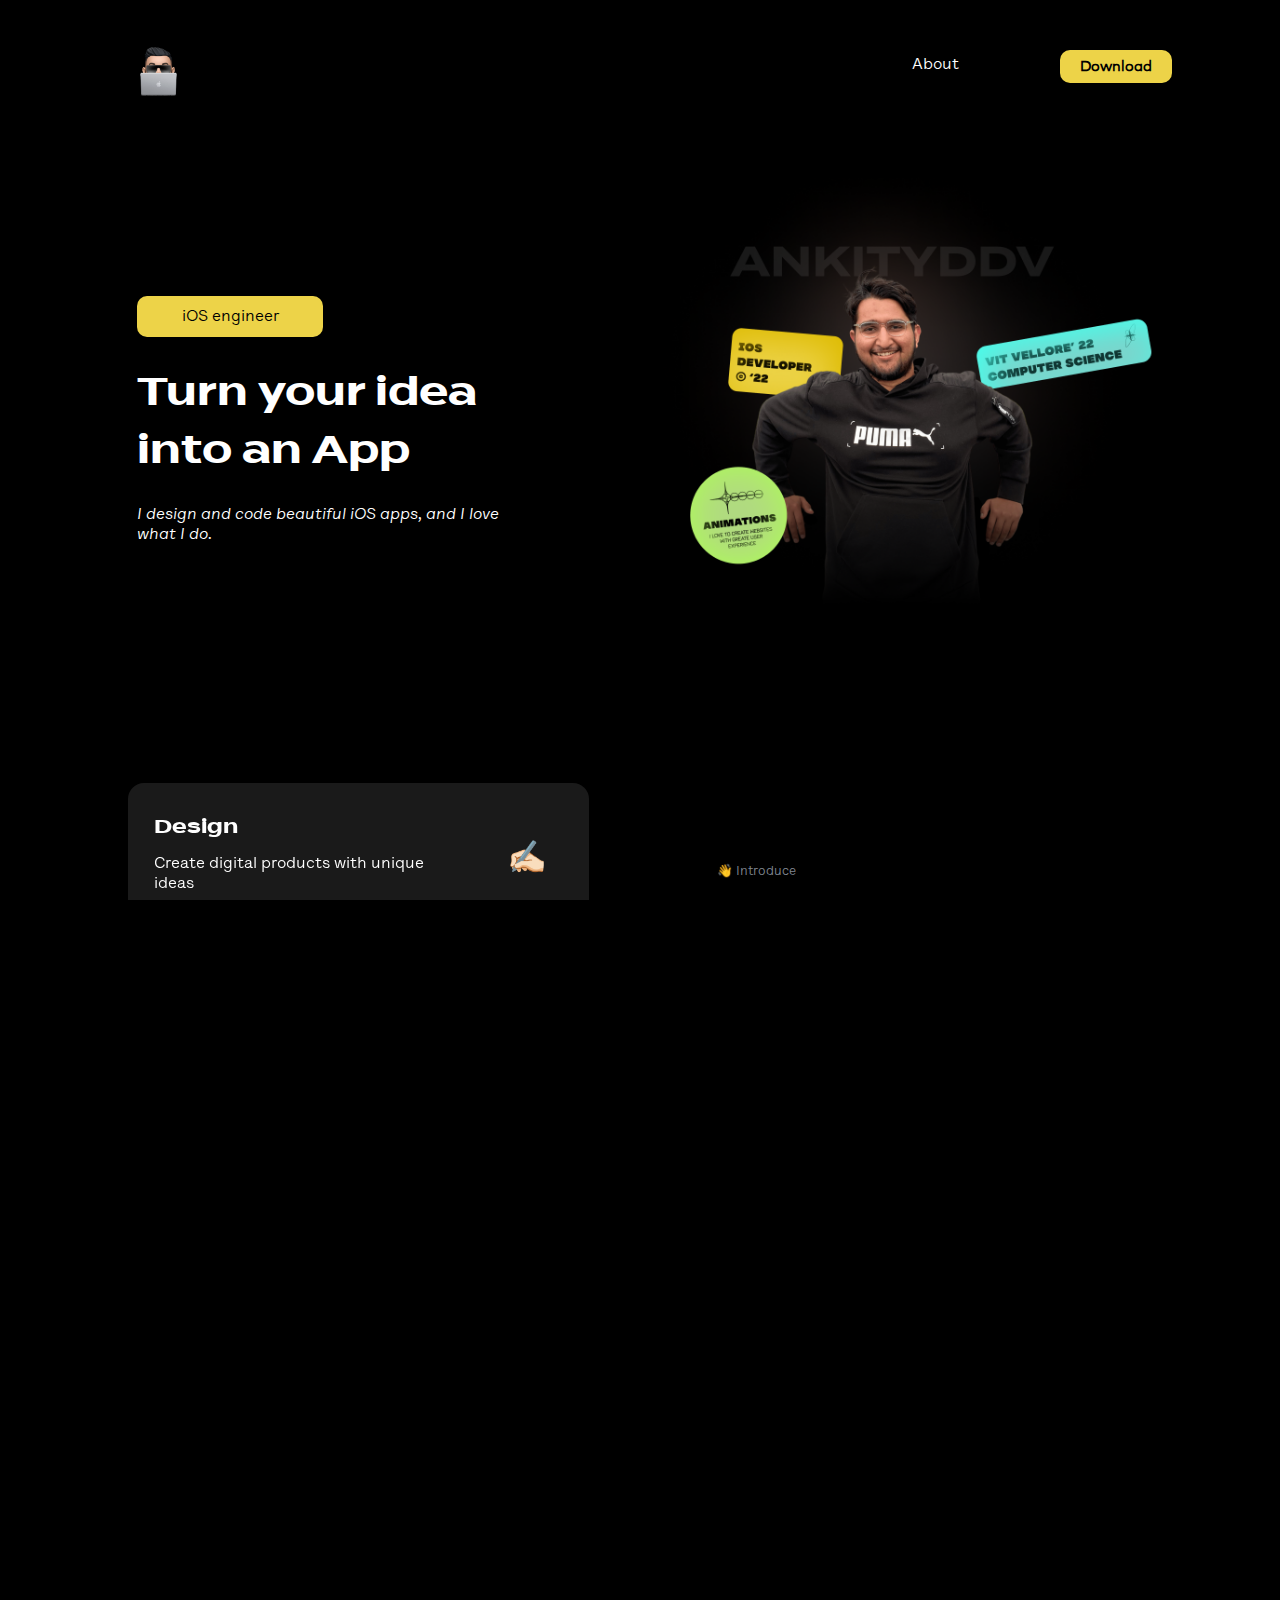
==== commit 46e02805: "nav fixes" ====
--- a/index.html
+++ b/index.html
@@ -20,18 +20,43 @@
                 <a href="index.html"><img src="img/logo.png" alt="logo" /></a>
             </div>
 
-            <!-- 👇 ONLY VISIBLE TO DESKTOP USERS -->
-            <ul class="nav-links">
-                <li><a href="#services">Services</a></li>
-                <li><a href="#products">Projects</a></li>
-                <li><a href="resume.html">Resume</a></li>
-                <li><a href="#contact">Contact</a></li>
-                <li><a href="comingsoon.html">Blogs</a></li>
-            </ul>
-
-            <!-- 👇 ONLY VISIBLE TO MOBILE USERS -->
-            <div class="menu">
-                <a href="mobilenav.html"><img src="img/menu-icon.svg" alt="menu-icon"></a>
+            <div class="right-content">
+                <div class="dropdown">
+                    <button class="dropbtn">About</button>
+
+                    <div class="dropdown-content">
+                        <a href="#services">Work</a>
+                        <a href="resume.html">Resume</a>
+                        <a href="#contact">Contact</a>
+                        <a href="#products">Projects</a>
+                    </div>
+                </div>
+
+                <div class="download">
+                    <a href="https://drive.google.com/file/d/18etQ5BJQcj_Icq_a1tm-cSw0im8CmBJw/view?usp=sharing">
+                        <div class="download-apps-button">
+                            <h2>Download</h2>
+                        </div>
+                    </a>
+                </div>
+            </div>
+
+            <div class="right-content-mobile">
+                <button
+                    onclick="location.href='https://drive.google.com/file/d/18etQ5BJQcj_Icq_a1tm-cSw0im8CmBJw/view?usp=sharing';"
+                    class="download-button"><img src="img/download-icon.png" alt="download-icon"></button>
+
+                <div class="dropdown">
+                    <button onclick="showMenuPopUp()" class="menu-icon"><img src="img/menu-icon.png"
+                            alt="menu-icon"></button>
+
+                    <div id="dropdown-content" class="dropdown-content">
+                        <a href="#services">Work</a>
+                        <a href="resume.html">Resume</a>
+                        <a href="#contact">Contact</a>
+                        <a href="#products">Projects</a>
+                    </div>
+                </div>
             </div>
         </div>
     </section>
@@ -202,6 +227,17 @@
             speed: 1
         });
     </script>
+
+    <script>
+        function showMenuPopUp() {
+            var x = document.getElementById("dropdown-content");
+            if (x.style.display === "none") {
+                x.style.display = "block";
+            } else {
+                x.style.display = "none";
+            }
+        }
+    </script>
 </body>
 
 </html>--- a/css/style.css
+++ b/css/style.css
@@ -46,48 +46,110 @@
 
 .nav {
     display: flex;
-    padding-top: 1%;
+    padding-top: 3%;
+    width: 80%;
+    margin-left: 10%;
+    margin-right: 10%;
 }
 
 /* website logo */
 .nav .logo {
     display: block;
     float: left;
-    width: 50%;
+    width: 20%;
 }
 
 .nav .logo img {
-    width: 10%;
+    width: 30%;
     height: auto;
-    padding-left: 10%;
-}
-
-.nav .nav-links {
+}
+
+.nav .right-content {
     display: flex;
-    width: 60%;
-    list-style: none;
-    margin-right: 0%;
-    margin-top: 3%;
-    justify-content: space-around;
-}
-
-.nav .nav-links li a {
+    justify-content: flex-end;
+    width: 80%;
+}
+
+.nav .right-content-mobile {
+    display: none;
+}
+
+/* drop down  */
+
+.dropdown {
+    position: relative;
+    display: inline-block;
+    width: 20%;
+    margin-top: 1%;
+}
+
+.dropbtn {
+    background-color: transparent;
     font-family: "LetteraTextLL Regular";
     color: white;
-    text-decoration: none;
-    padding-right: 90%;
-}
-
-.nav .nav-links li a:hover {
-    font-family: "LetteraTextLL Regular";
-    color: #EDD348;
-    text-decoration: none;
-    padding-right: 90%;
-    transition: all 0.3s ease-in-out;
-}
-
-.nav .menu {
+    padding: 0.5rem 1rem;
+    padding-right: 2.4rem;
+    font-size: 16px;
+    border: 0.07rem;
+    cursor: pointer;
+    transition: 0.3s;
+    align-self: right;
+}
+
+.dropdown-content {
     display: none;
+    position: absolute;
+    background-color: #1A1A1A;
+    min-width: 160px;
+    box-shadow: 0px 8px 16px 0px rgba(0, 0, 0, 0.2);
+    z-index: 1;
+    border-radius: 1rem;
+    padding: 1.5% 1%;
+    transition: 0.3s;
+}
+
+.dropdown:hover .dropdown-content {
+    display: block;
+}
+
+.dropdown-content a {
+    color: gray;
+    font-family: "LetteraTextLL Regular";
+    padding: 12px 16px;
+    text-decoration: none;
+    display: block;
+    transition: 0.3s;
+}
+
+.dropdown-content a:hover {
+    background-color: #1e1e1e;
+    border-radius: 1rem;
+    color: white;
+}
+
+.download-apps-button {
+    font-family: "MarkPro Regular";
+    font-size: 0.6rem;
+    font-weight: 1;
+    background-color: #EDD348;
+    border: none;
+    padding: 0px 10px;
+    text-align: center;
+    text-decoration: none;
+    display: block;
+    cursor: pointer;
+    border-radius: 10px;
+    width: 100%;
+}
+
+.download a {
+    text-decoration: none;
+}
+
+.download-apps-button h2 {
+    text-align: center;
+    padding: 8%;
+    color: black;
 }
 
 /* footer [START] */
@@ -197,16 +259,69 @@
 
     .nav {
         padding-top: 0%;
-    }
-
-    .nav .nav-links {
+        width: 100%;
+        margin-left: 0%;
+        margin-right: 0%;
+    }
+
+    .nav .logo {
+        width: 20%;
+        margin-left: 5%;
+    }
+
+    .nav .logo img {
+        width: 50%;
+        height: auto;
+        padding-left: 0%;
+    }
+
+    .dropdown {
+        display: flex;
+    }
+
+    .dropdown-content {
         display: none;
-    }
-
-    .nav .logo img {
-        width: 30%;
-        height: auto;
-        padding-left: 10%;
+        position: absolute;
+        background-color: #1A1A1A;
+        min-width: 160px;
+        box-shadow: 0px 8px 16px 0px rgba(0, 0, 0, 0.2);
+        z-index: 1;
+        border-radius: 1rem;
+        padding: 1.5% 1%;
+        transition: 0.3s;
+    }
+
+    .dropdown:hover .dropdown-content {
+        display: block;
+        margin-left: -270%;
+        margin-top: 10%;
+    }
+
+    .right-content-mobile .download-button {
+        background-color: transparent;
+        border: none;
+        margin-top: 2%;
+        width: 20%;
+    }
+
+    .right-content-mobile .download-button img {
+        padding: 7% 10%;
+        background-color: #EDD348;
+        border-radius: 0.5rem;
+        width: 60%;
+        border: 0.2rem;
+        border-color: #1A1A1A;
+        border-style: solid;
+    }
+
+    .dropdown .menu-icon {
+        float: right;
+        background-color: transparent;
+        border: none;
+    }
+
+    .right-content-mobile .dropdown .menu-icon img {
+        width: 60%;
     }
 
     /* menu button */
@@ -224,6 +339,16 @@
         padding-top: 10%;
     }
 
+    .nav .right-content {
+        display: none;
+    }
+
+    .nav .right-content-mobile {
+        display: flex;
+        justify-content: flex-end;
+        width: 80%;
+    }
+
     /* footer [START] */
 
     .footer .left-section {
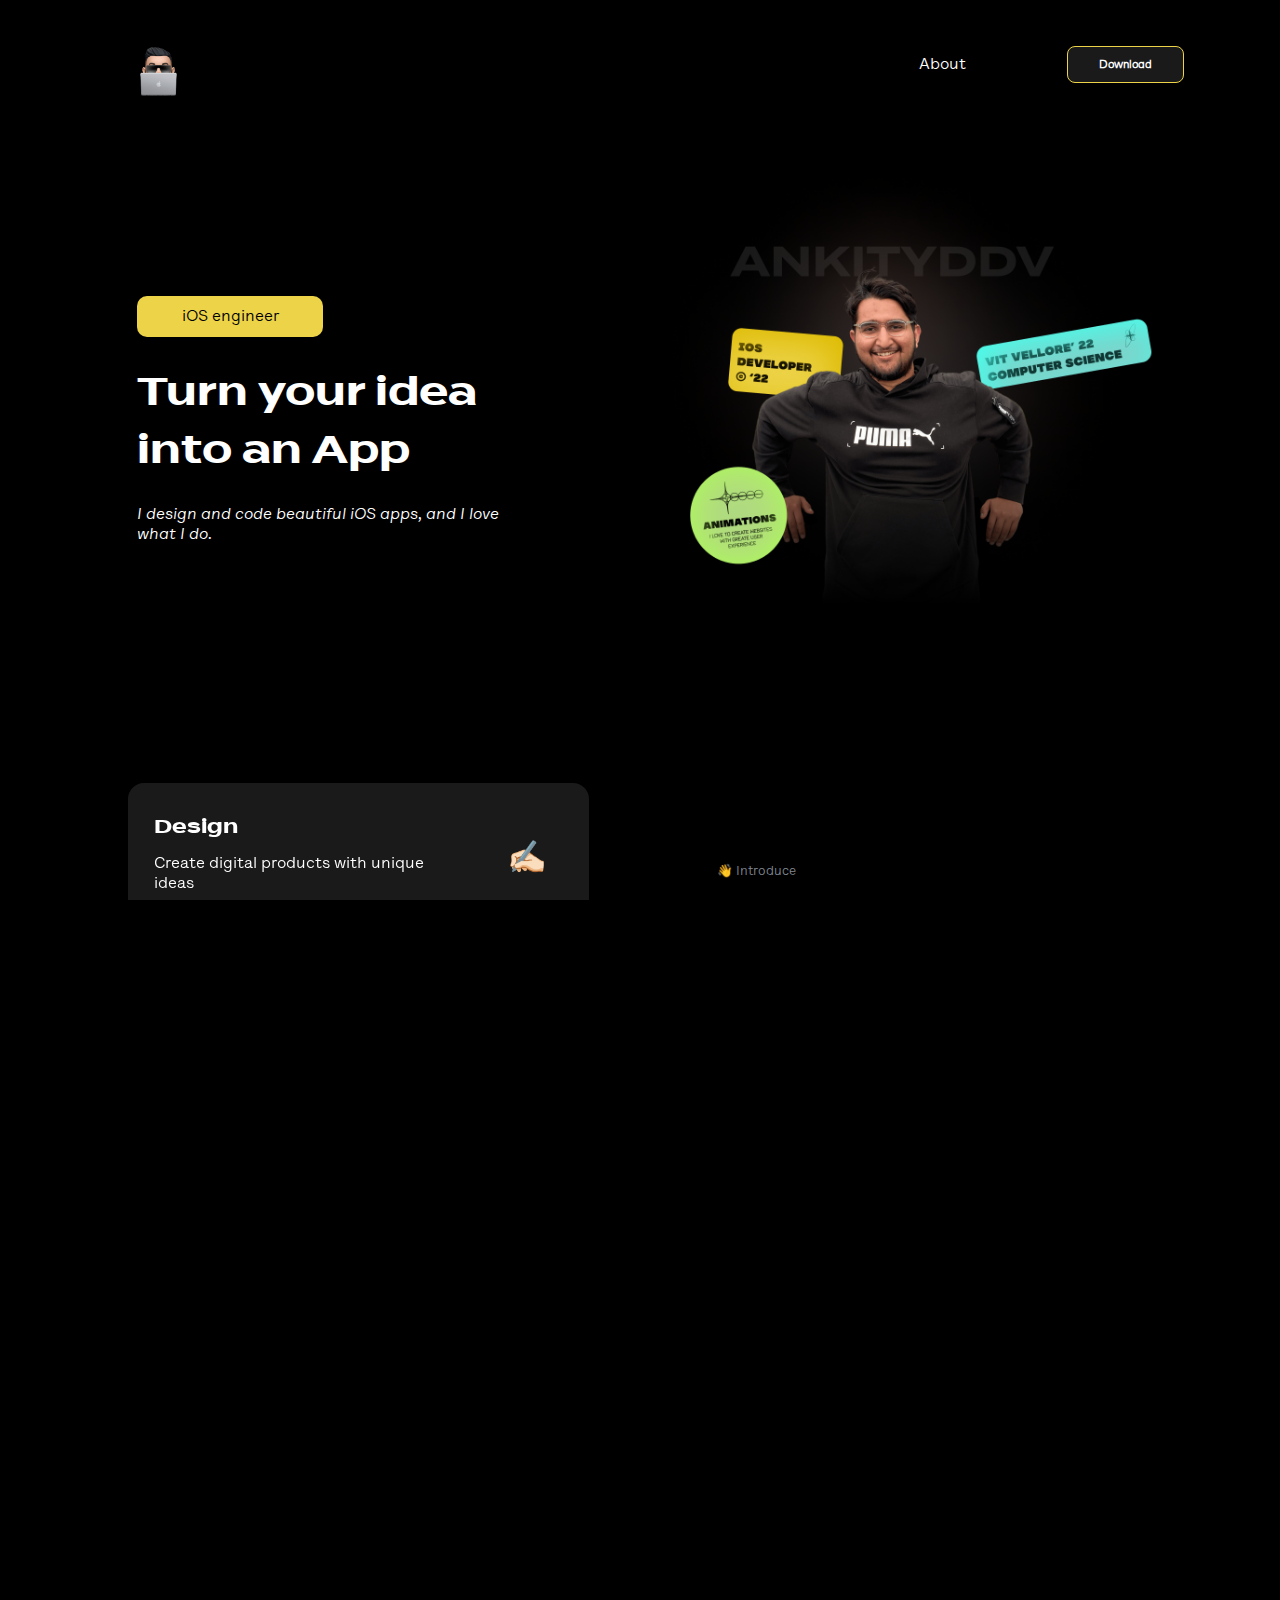
==== commit 41e97595: "js 🔌" ====
--- a/index.html
+++ b/index.html
@@ -9,57 +9,18 @@
     <link rel="icon" href="img/logo.png">
     <link rel="stylesheet" href="css/style.css">
     <link rel="stylesheet" href="css/index.css">
+    <!-- Maintain the same order -->
+    <script src="js/vanilla-tilt.min.js"></script>
+    <script type="text/javascript" src="js/variables.js"></script>
+    <script type="text/javascript" src="js/footer.js"></script>
+    <script type="text/javascript" src="js/index.js"></script>
+    <script type="text/javascript" src="js/navigation.js"></script>
+    <script type="text/javascript" src="js/app.js"></script>
 </head>
 
-<body>
-
+<body onload="initialisePortfolio()">
     <!-- Nav [START] -->
-    <section>
-        <div class="nav">
-            <div class="logo">
-                <a href="index.html"><img src="img/logo.png" alt="logo" /></a>
-            </div>
-
-            <div class="right-content">
-                <div class="dropdown">
-                    <button class="dropbtn">About</button>
-
-                    <div class="dropdown-content">
-                        <a href="#services">Work</a>
-                        <a href="resume.html">Resume</a>
-                        <a href="#contact">Contact</a>
-                        <a href="#products">Projects</a>
-                    </div>
-                </div>
-
-                <div class="download">
-                    <a href="https://drive.google.com/file/d/18etQ5BJQcj_Icq_a1tm-cSw0im8CmBJw/view?usp=sharing">
-                        <div class="download-apps-button">
-                            <h2>Download</h2>
-                        </div>
-                    </a>
-                </div>
-            </div>
-
-            <div class="right-content-mobile">
-                <button
-                    onclick="location.href='https://drive.google.com/file/d/18etQ5BJQcj_Icq_a1tm-cSw0im8CmBJw/view?usp=sharing';"
-                    class="download-button"><img src="img/download-icon.png" alt="download-icon"></button>
-
-                <div class="dropdown">
-                    <button onclick="showMenuPopUp()" class="menu-icon"><img src="img/menu-icon.png"
-                            alt="menu-icon"></button>
-
-                    <div id="dropdown-content" class="dropdown-content">
-                        <a href="#services">Work</a>
-                        <a href="resume.html">Resume</a>
-                        <a href="#contact">Contact</a>
-                        <a href="#products">Projects</a>
-                    </div>
-                </div>
-            </div>
-        </div>
-    </section>
+    <section id="navBar"></section>
     <!-- Nav [END] -->
 
     <!-- Top-section [START] -->
@@ -91,48 +52,7 @@
     <!-- Middle-section [START] -->
     <section id="services">
         <div class="middle-section">
-            <div class="cards">
-                <a href="manatwork.html" style="text-decoration: none;">
-                    <div class="card">
-                        <div class="card-content">
-                            <h1>Design</h1>
-                            <h2>Create digital products with unique ideas</h2>
-                            <p>16 PROJECTS</p>
-                        </div>
-                        <div class="card-emoji">
-                            <h3>✍🏻</h3>
-                        </div>
-                    </div>
-                </a>
-
-                <a href="manatwork.html" style="text-decoration: none;">
-                    <div class="card">
-                        <div class="card-content">
-                            <h1>App-Dev</h1>
-                            <h2>I develop iOS apps with smooth UI </h2>
-                            <p>5 PROJECTS</p>
-                        </div>
-                        <div class="card-emoji">
-                            <h3>📱</h3>
-                        </div>
-                    </div>
-                </a>
-
-                <a href="manatwork.html" style="text-decoration: none;">
-
-                    <div class="card">
-                        <div class="card-content">
-                            <h1>ASO</h1>
-                            <h2>Boost your apps with ASO optmize</h2>
-                            <p>3 PROJECTS</p>
-                        </div>
-                        <div class="card-emoji">
-                            <h3>🎯</h3>
-                        </div>
-                    </div>
-                </a>
-
-            </div>
+            <div id="cards" class="cards"></div>
 
             <div class="middle-content">
                 <h1>👋 Introduce</h1>
@@ -154,15 +74,9 @@
                 <h1>Latest Works</h1>
                 <p>Perfect solutions & perfect experience</p>
             </div>
-            <a href="https://apps.apple.com/us/app/dinero-subscription-manager/id1545370811"
-                style="text-decoration: none;">
-                <div class="product-card">
-                    <h1>SUBSCRIPTION MANAGER</h1>
-                    <h2>Dinero</h2>
-                    <img src="img/dinero-logo-project-card.png">
-                    <h3>Under #100 top free apps in finance*</h3>
-                </div>
-            </a>
+
+            <a id="product-card0" style="text-decoration: none;"></a>
+
             <div class="bottom-text">
                 <h1><a href="https://www.github.com/ankityddv">ALL PROJECTS</a></h1>
                 <p>/* some projects don’t allow publish by NDA if you want to see more, <a
@@ -171,73 +85,15 @@
         </div>
 
         <div class="bottom-right">
-            <a href="https://apps.apple.com/in/app/gosio/id1555987291/" style="text-decoration: none;">
-                <div class="product-card">
-                    <h1>GOAL TRACKER</h1>
-                    <h2>Gosio</h2>
-                    <img src="img/gosio-logo-project-card.png">
-                    <h3>Under #500 top free apps in finance*</h3>
-                </div>
-            </a>
-            <a href="resume.html#more-projects" style="text-decoration: none;">
-                <div class="product-card">
-                    <h1>MORE PROJECTS</h1>
-                    <h2>@ankityddv - Github</h2>
-                    <!-- <img src="img/dinero-logo-project-card.png"> -->
-                    <h3>For more open source projects, have a look at my resume project section.</h3>
-                </div>
-            </a>
+            <a id="product-card1" style="text-decoration: none;"></a>
+            <a id="product-card2" style="text-decoration: none;"></a>
         </div>
     </section>
     <!-- Bottom-section [END] -->
 
     <!-- Footer [START] -->
-    <section id="contact">
-        <div class="footer">
-            <div class="left-section">
-                <div class="top-text">
-                    <h1>Let’s start something together. <br><br> Start by <a href="social.html">saying hi</a></h1>
-                    <h2>🤝 Social</h2>
-                    <h3><a href="social.html">@ankityddv</a></h3>
-                    <h4><a href="mailto:yadavankit840@gmail.com">yadavankit840@gmail.com</a></h4>
-                </div>
-            </div>
-
-            <!-- 👇 ONLY VISIBLE TO DESKTOP USERS -->
-            <div class="right-section">
-                <ul class="nav-links-footer">
-                    <li><a href="#services">Services</a></li>
-                    <li><a href="#products">Projects</a></li>
-                    <li><a href="manatwork.html">Resume</a></li>
-                    <li><a href="#contact">Contact</a></li>
-                    <li><a href="comingsoon.html">Blogs</a></li>
-                </ul>
-            </div>
-        </div>
-
-        <div class="copyright">
-            <p>© 2022. All rights reserved.</p>
-        </div>
-    </section>
+    <section id="footer"></section>
     <!-- Footer [END] -->
-    <script src="js/vanilla-tilt.min.js"></script>
-    <script>
-        VanillaTilt.init(document.querySelectorAll(".product-card, .card, .top-section-image"), {
-            max: 7,
-            speed: 1
-        });
-    </script>
-
-    <script>
-        function showMenuPopUp() {
-            var x = document.getElementById("dropdown-content");
-            if (x.style.display === "none") {
-                x.style.display = "block";
-            } else {
-                x.style.display = "none";
-            }
-        }
-    </script>
 </body>
 
 </html>--- a/css/style.css
+++ b/css/style.css
@@ -54,7 +54,7 @@
 
 /* website logo */
 .nav .logo {
-    display: block;
+    display: flex;
     float: left;
     width: 20%;
 }
@@ -127,29 +127,34 @@
     color: white;
 }
 
+.download {
+    margin-top: 0.5rem;
+}
+
+.download a {
+    text-decoration: none;
+}
+
 .download-apps-button {
     font-family: "MarkPro Regular";
-    font-size: 0.6rem;
-    font-weight: 1;
-    background-color: #EDD348;
-    border: none;
-    padding: 0px 10px;
+    font-size: 0.45rem;
+    background-color: #1A1A1A;
+    padding: 0.1rem 15px;
     text-align: center;
     text-decoration: none;
     display: block;
     cursor: pointer;
-    border-radius: 10px;
+    border-radius: 0.5rem;
     width: 100%;
-}
-
-.download a {
-    text-decoration: none;
+    border: solid;
+    border-color: #EDD348;
+    border-width: 0.1rem;
 }
 
 .download-apps-button h2 {
     text-align: center;
-    padding: 8%;
-    color: black;
+    padding: 0%;
+    color: white;
 }
 
 /* footer [START] */
@@ -289,19 +294,13 @@
         border-radius: 1rem;
         padding: 1.5% 1%;
         transition: 0.3s;
-    }
-
-    .dropdown:hover .dropdown-content {
-        display: block;
-        margin-left: -270%;
-        margin-top: 10%;
+        margin-left: -250%;
+        margin-top: 7%;
     }
 
     .right-content-mobile .download-button {
-        background-color: transparent;
-        border: none;
         margin-top: 2%;
-        width: 20%;
+        width: 10%;
     }
 
     .right-content-mobile .download-button img {
--- a/css/index.css
+++ b/css/index.css
@@ -1,5 +1,4 @@
 /* top - section [START] */
-
 .top-section {
     display: flex;
     width: 1005;
